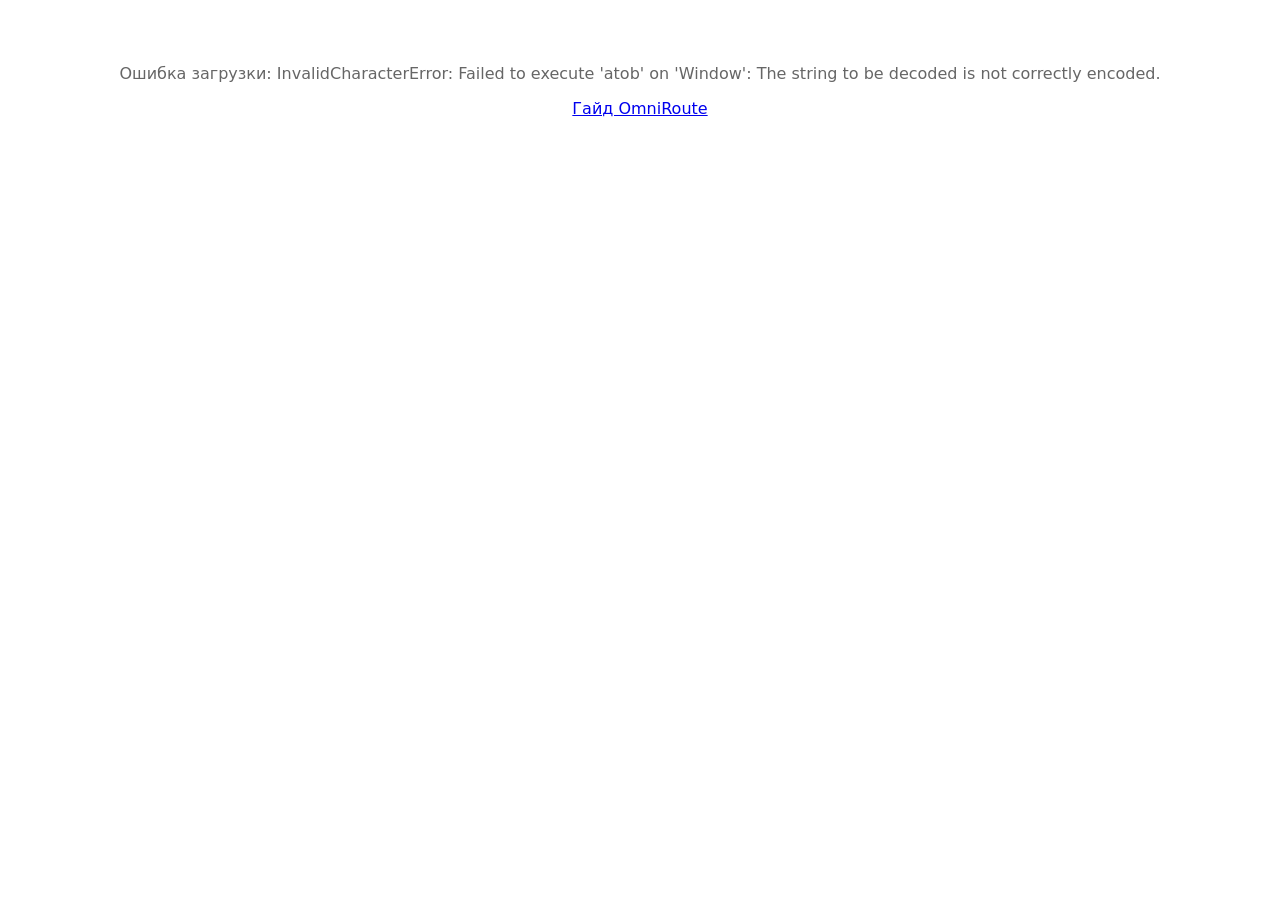
==== index.html @ 6cb62f39 "Fix index loader n=26 for OmniRoute-updated main site" ====
<!DOCTYPE html>
<html lang="ru">
<head>
<meta charset="utf-8">
<meta name="viewport" content="width=device-width, initial-scale=1">
<title>VibeCode Hub</title>
</head>
<body style="font-family:system-ui;padding:40px;text-align:center;color:#666">
<p>Загрузка…</p>
<script>
(async function(){
  var n=26, parts=[];
  for(var i=0;i<n;i++){
    var t=await (await fetch('x'+i+'.txt')).text();
    parts.push(t.trim());
  }
  var bin=Uint8Array.from(atob(parts.join('')), function(c){return c.charCodeAt(0);});
  var html=new TextDecoder('utf-8').decode(bin);
  document.open();
  document.write(html);
  document.close();
})().catch(function(e){
  document.body.innerHTML='<p>Ошибка загрузки: '+e+'</p><p><a href="omniroute.html">Гайд OmniRoute</a></p>';
});
</script>
</body>
</html>
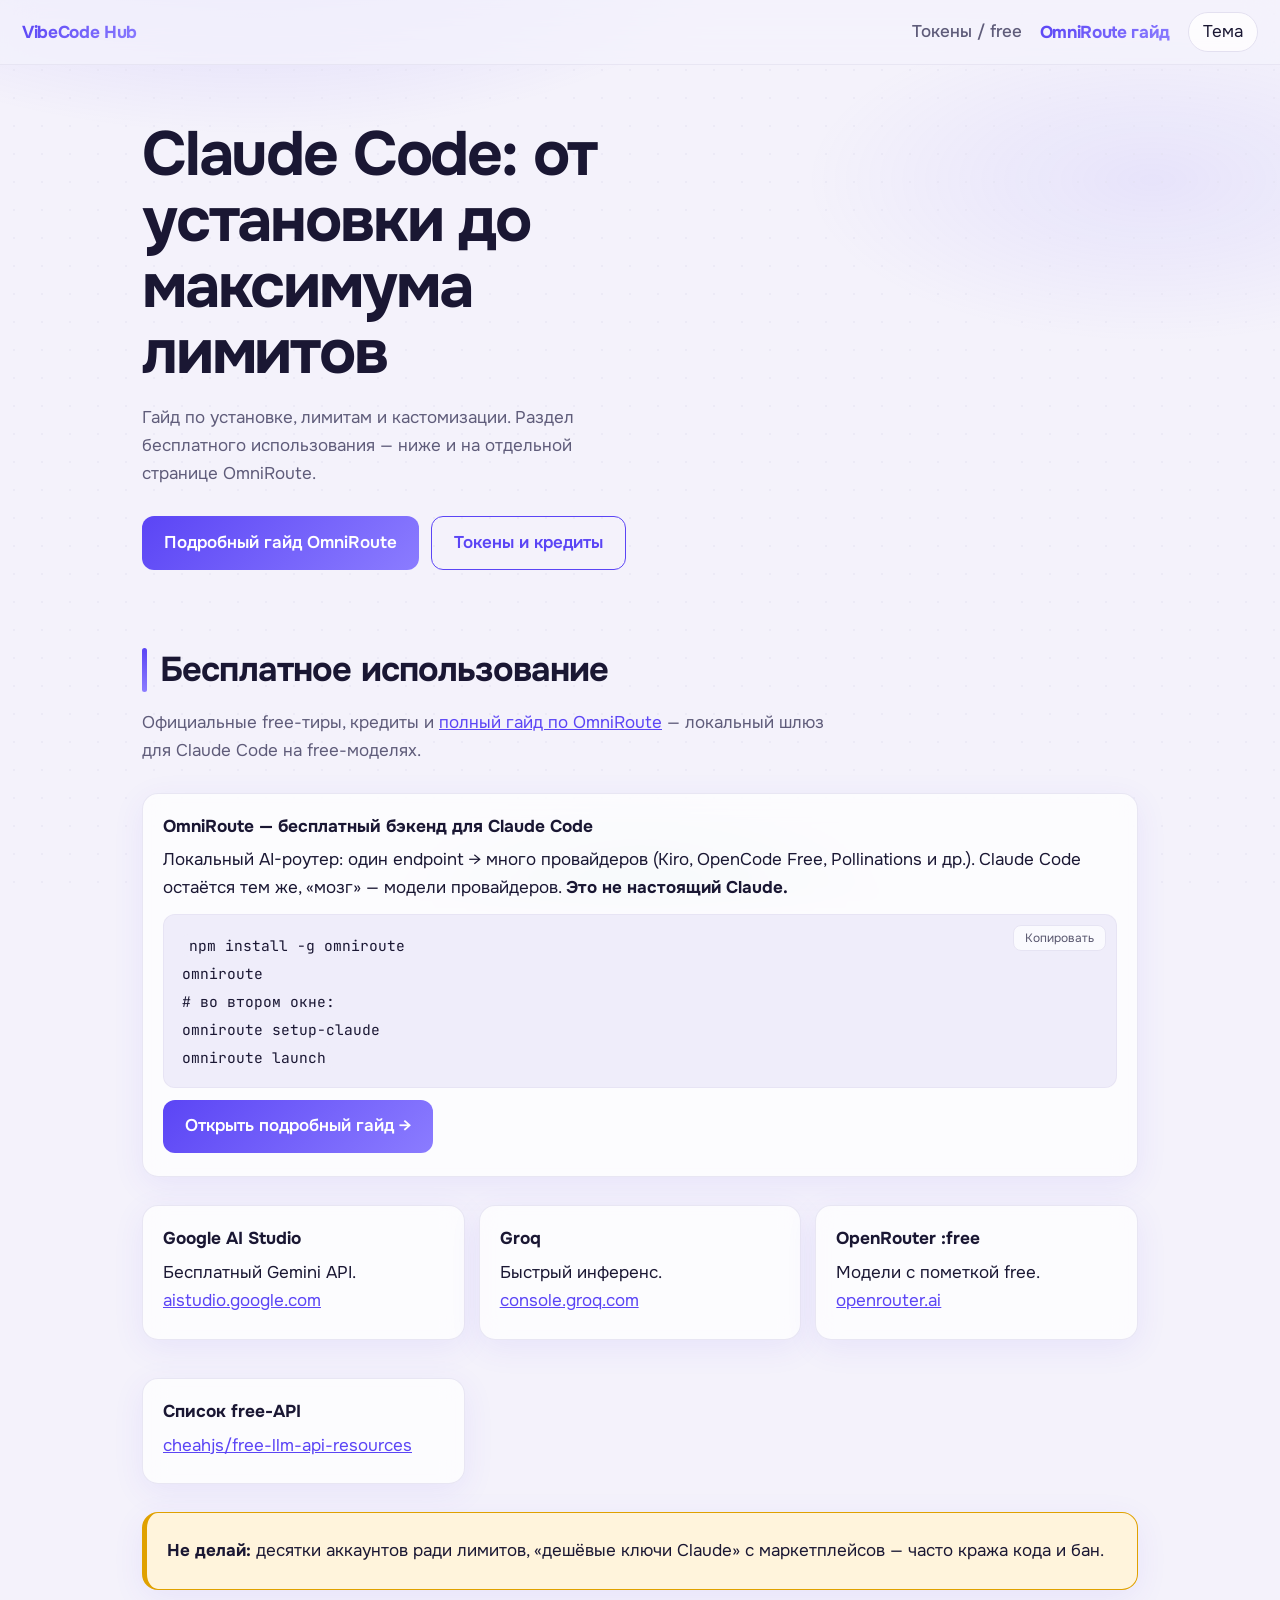
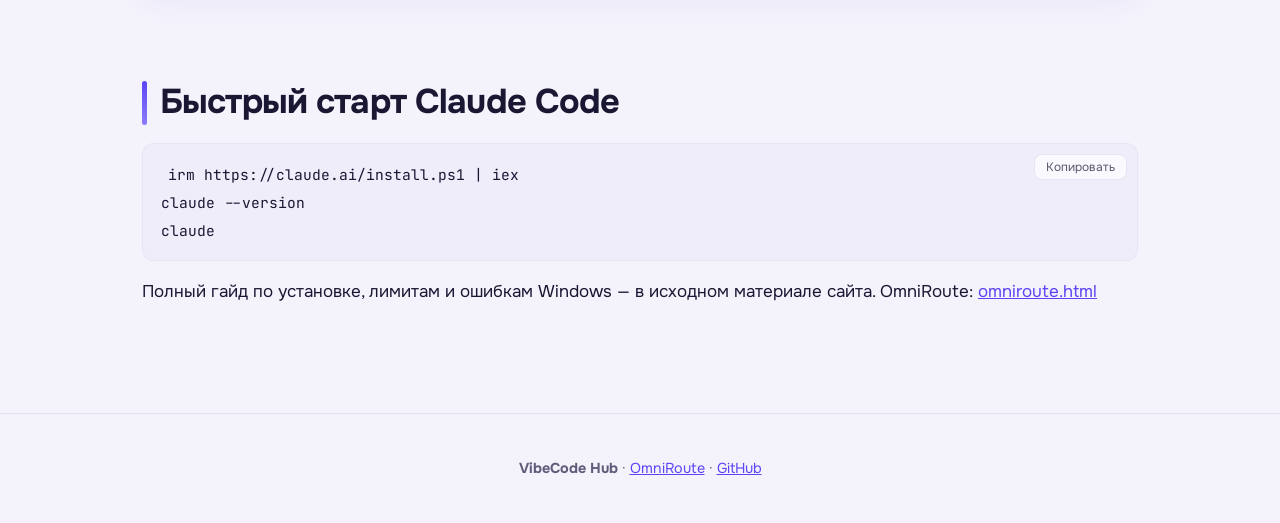
==== commit 74963fd5: "Working index: link to OmniRoute guide + load main content" ====
--- a/index.html
+++ b/index.html
@@ -3,25 +3,68 @@
 <head>
 <meta charset="utf-8">
 <meta name="viewport" content="width=device-width, initial-scale=1">
-<title>VibeCode Hub</title>
+<title>VibeCode Hub — Claude Code</title>
+<link rel="stylesheet" href="style.css">
+<link href="https://fonts.googleapis.com/css2?family=Onest:wght@400;500;600;700&family=JetBrains+Mono:wght@400;600&display=swap" rel="stylesheet">
 </head>
-<body style="font-family:system-ui;padding:40px;text-align:center;color:#666">
-<p>Загрузка…</p>
-<script>
-(async function(){
-  var n=26, parts=[];
-  for(var i=0;i<n;i++){
-    var t=await (await fetch('x'+i+'.txt')).text();
-    parts.push(t.trim());
-  }
-  var bin=Uint8Array.from(atob(parts.join('')), function(c){return c.charCodeAt(0);});
-  var html=new TextDecoder('utf-8').decode(bin);
-  document.open();
-  document.write(html);
-  document.close();
-})().catch(function(e){
-  document.body.innerHTML='<p>Ошибка загрузки: '+e+'</p><p><a href="omniroute.html">Гайд OmniRoute</a></p>';
-});
-</script>
+<body>
+<div id="sp"></div>
+<nav>
+<b>VibeCode Hub</b>
+<a href="#credits">Токены / free</a>
+<a href="omniroute.html"><b>OmniRoute гайд</b></a>
+<button id="theme">Тема</button>
+</nav>
+<main>
+<header class="hero">
+<div>
+<h1>Claude Code: от установки до максимума лимитов</h1>
+<p class="lead">Гайд по установке, лимитам и кастомизации. Раздел бесплатного использования — ниже и на отдельной странице OmniRoute.</p>
+<div class="btns">
+<a class="btn p" href="omniroute.html">Подробный гайд OmniRoute</a>
+<a class="btn" href="#credits">Токены и кредиты</a>
+</div>
+</div>
+</header>
+
+<section id="credits">
+<h2>Бесплатное использование</h2>
+<p class="lead">Официальные free-тиры, кредиты и <a href="omniroute.html">полный гайд по OmniRoute</a> — локальный шлюз для Claude Code на free-моделях.</p>
+
+<div class="box" style="margin-bottom:16px">
+<h3>OmniRoute — бесплатный бэкенд для Claude Code</h3>
+<p>Локальный AI-роутер: один endpoint → много провайдеров (Kiro, OpenCode Free, Pollinations и др.). Claude Code остаётся тем же, «мозг» — модели провайдеров. <b>Это не настоящий Claude.</b></p>
+<pre><code>npm install -g omniroute
+omniroute
+# во втором окне:
+omniroute setup-claude
+omniroute launch</code></pre>
+<p><a class="btn p" href="omniroute.html">Открыть подробный гайд →</a></p>
+</div>
+
+<div class="grid">
+<div class="box"><h3>Google AI Studio</h3><p>Бесплатный Gemini API. <a href="https://aistudio.google.com">aistudio.google.com</a></p></div>
+<div class="box"><h3>Groq</h3><p>Быстрый инференс. <a href="https://console.groq.com">console.groq.com</a></p></div>
+<div class="box"><h3>OpenRouter :free</h3><p>Модели с пометкой free. <a href="https://openrouter.ai">openrouter.ai</a></p></div>
+<div class="box"><h3>Список free-API</h3><p><a href="https://github.com/cheahjs/free-llm-api-resources">cheahjs/free-llm-api-resources</a></p></div>
+</div>
+
+<div class="box warn" style="margin-top:16px">
+<p><b>Не делай:</b> десятки аккаунтов ради лимитов, «дешёвые ключи Claude» с маркетплейсов — часто кража кода и бан.</p>
+</div>
+</section>
+
+<section id="start">
+<h2>Быстрый старт Claude Code</h2>
+<pre><code>irm https://claude.ai/install.ps1 | iex
+claude --version
+claude</code></pre>
+<p>Полный гайд по установке, лимитам и ошибкам Windows — в исходном материале сайта. OmniRoute: <a href="omniroute.html">omniroute.html</a></p>
+</section>
+</main>
+<footer>
+<p><b>VibeCode Hub</b> · <a href="omniroute.html">OmniRoute</a> · <a href="https://github.com/lemonqqq1/vibecode-hub">GitHub</a></p>
+</footer>
+<script src="app.js"></script>
 </body>
 </html>
--- a/style.css
+++ b/style.css
@@ -0,0 +1,373 @@
+:root{
+  --bg:#f4f2fb;
+  --card:rgba(255,255,255,.72);
+  --card-solid:#fff;
+  --ink:#1a1733;
+  --mute:#5f5c7a;
+  --line:#e3e0f0;
+  --acc:#5b45f5;
+  --acc2:#8b7cff;
+  --accink:#fff;
+  --ok:#0f9d76;
+  --warn:#fff4dc;
+  --warnline:#e0a100;
+  --tip:#e9fbf4;
+  --code:#efedfa;
+  --shadow:0 8px 32px rgba(91,69,245,.08);
+  --shadow-lg:0 20px 50px rgba(26,23,51,.12);
+  --radius:16px;
+  --blur:16px;
+}
+@media (prefers-color-scheme:dark){
+  :root:not([data-theme=light]){
+    --bg:#0c0b16;
+    --card:rgba(23,21,43,.75);
+    --card-solid:#17152b;
+    --ink:#ecebfa;
+    --mute:#a09dc0;
+    --line:#2b2850;
+    --acc:#9b8cff;
+    --acc2:#c4b5ff;
+    --accink:#0e0d1a;
+    --ok:#4be3b0;
+    --warn:#2a2210;
+    --warnline:#d9a21b;
+    --tip:#0f2a24;
+    --code:#1f1c3a;
+    --shadow:0 8px 32px rgba(0,0,0,.35);
+    --shadow-lg:0 24px 60px rgba(0,0,0,.5);
+  }
+}
+:root[data-theme=dark]{
+  --bg:#0c0b16;
+  --card:rgba(23,21,43,.75);
+  --card-solid:#17152b;
+  --ink:#ecebfa;
+  --mute:#a09dc0;
+  --line:#2b2850;
+  --acc:#9b8cff;
+  --acc2:#c4b5ff;
+  --accink:#0e0d1a;
+  --ok:#4be3b0;
+  --warn:#2a2210;
+  --warnline:#d9a21b;
+  --tip:#0f2a24;
+  --code:#1f1c3a;
+  --shadow:0 8px 32px rgba(0,0,0,.35);
+  --shadow-lg:0 24px 60px rgba(0,0,0,.5);
+}
+*{box-sizing:border-box}
+html{scroll-behavior:smooth;scroll-padding-top:78px}
+body{
+  margin:0;
+  background:var(--bg);
+  color:var(--ink);
+  font:17px/1.65 Onest,system-ui,sans-serif;
+  overflow-x:hidden;
+}
+body::before{
+  content:"";
+  position:fixed;
+  inset:0;
+  z-index:-2;
+  background:
+    radial-gradient(ellipse 80% 50% at 20% -10%, color-mix(in srgb, var(--acc) 18%, transparent), transparent 50%),
+    radial-gradient(ellipse 60% 40% at 90% 20%, color-mix(in srgb, var(--acc2) 12%, transparent), transparent 45%),
+    radial-gradient(ellipse 50% 30% at 50% 100%, color-mix(in srgb, var(--ok) 8%, transparent), transparent 40%);
+  pointer-events:none;
+}
+body::after{
+  content:"";
+  position:fixed;
+  inset:0;
+  z-index:-1;
+  background-image:radial-gradient(var(--line) 1px, transparent 1px);
+  background-size:28px 28px;
+  opacity:.45;
+  pointer-events:none;
+}
+a{color:var(--acc);transition:color .2s}
+a:hover{color:var(--acc2)}
+code,pre{font-family:"JetBrains Mono",ui-monospace,Consolas,monospace}
+code{background:var(--code);padding:2px 7px;border-radius:6px;font-size:.86em}
+nav{
+  position:sticky;top:0;z-index:50;
+  background:color-mix(in srgb, var(--bg) 78%, transparent);
+  backdrop-filter:blur(var(--blur)) saturate(1.4);
+  -webkit-backdrop-filter:blur(var(--blur)) saturate(1.4);
+  border-bottom:1px solid color-mix(in srgb, var(--line) 70%, transparent);
+  display:flex;gap:18px;align-items:center;
+  padding:12px 22px;overflow-x:auto;white-space:nowrap;
+  transition:box-shadow .3s;
+}
+nav.scrolled{box-shadow:var(--shadow)}
+nav b{margin-right:auto;font-size:1.08rem;letter-spacing:-.02em;background:linear-gradient(135deg,var(--acc),var(--acc2));-webkit-background-clip:text;-webkit-text-fill-color:transparent;background-clip:text}
+nav a{text-decoration:none;color:var(--mute);font-weight:500;position:relative;padding:4px 0;transition:color .2s}
+nav a::after{content:"";position:absolute;left:0;right:0;bottom:0;height:2px;background:var(--acc);border-radius:2px;transform:scaleX(0);transition:transform .25s cubic-bezier(.22,1,.36,1)}
+nav a:hover{color:var(--ink)}
+nav a.on{color:var(--ink)}
+nav a.on::after{transform:scaleX(1)}
+nav button{
+  font:inherit;background:var(--card);border:1px solid var(--line);
+  color:var(--ink);border-radius:999px;padding:5px 14px;cursor:pointer;
+  transition:background .2s,border-color .2s,transform .15s;
+}
+nav button:hover{border-color:var(--acc);transform:translateY(-1px)}
+main{max-width:1040px;margin:0 auto;padding:0 22px 90px}
+section{padding:72px 0 0}
+h1{font-size:clamp(2.3rem,6.5vw,3.9rem);line-height:1.06;letter-spacing:-.035em;margin:0 0 18px;max-width:16ch}
+h2{font-size:clamp(1.55rem,3.8vw,2.15rem);letter-spacing:-.025em;margin:0 0 10px;position:relative;padding-left:18px}
+h2::before{content:"";position:absolute;left:0;top:.18em;bottom:.18em;width:5px;border-radius:4px;background:linear-gradient(180deg,var(--acc),var(--acc2))}
+h3{margin:0 0 6px;font-size:1.08rem}
+.lead{color:var(--mute);max-width:62ch;margin:0 0 28px}
+.hero{display:grid;grid-template-columns:1.1fr 1fr;gap:40px;align-items:center;padding:56px 0 0}
+@media(max-width:800px){.hero{grid-template-columns:1fr}}
+.btns{display:flex;gap:12px;flex-wrap:wrap;margin-top:24px}
+.btn{
+  display:inline-flex;align-items:center;gap:6px;
+  padding:12px 22px;border-radius:12px;border:1px solid var(--acc);
+  text-decoration:none;font-weight:600;
+  transition:transform .2s cubic-bezier(.22,1,.36,1),box-shadow .25s,background .2s,color .2s;
+}
+.btn:hover{transform:translateY(-2px);box-shadow:0 8px 24px color-mix(in srgb, var(--acc) 28%, transparent)}
+.btn.p{background:linear-gradient(135deg,var(--acc),var(--acc2));color:var(--accink);border:0}
+.btn.p:hover{box-shadow:0 10px 28px color-mix(in srgb, var(--acc) 40%, transparent)}
+.term{
+  background:var(--code);
+  border:1px solid var(--line);
+  border-radius:var(--radius);
+  overflow:hidden;
+  box-shadow:var(--shadow);
+}
+.term .bar{display:flex;gap:7px;padding:12px 16px;border-bottom:1px solid var(--line)}
+.term .bar i{width:11px;height:11px;border-radius:50%;background:var(--line);transition:background .2s}
+.term .bar i:nth-child(1):hover{background:#ff5f57}
+.term .bar i:nth-child(2):hover{background:#febc2e}
+.term .bar i:nth-child(3):hover{background:#28c840}
+.term pre{margin:0;border-radius:0;background:none}
+.box{
+  background:var(--card);
+  backdrop-filter:blur(12px);
+  -webkit-backdrop-filter:blur(12px);
+  border:1px solid color-mix(in srgb, var(--line) 80%, transparent);
+  border-radius:var(--radius);
+  padding:18px 20px;margin:12px 0;
+  box-shadow:var(--shadow);
+  transition:transform .25s cubic-bezier(.22,1,.36,1),box-shadow .3s,border-color .25s;
+}
+.box:hover{transform:translateY(-3px);box-shadow:var(--shadow-lg);border-color:color-mix(in srgb, var(--acc) 35%, var(--line))}
+.box p{margin:.35em 0}
+.warn{background:var(--warn);border-color:var(--warnline);border-left:5px solid var(--warnline)}
+.tip{background:var(--tip);border-color:var(--ok);border-left:5px solid var(--ok)}
+pre{
+  background:var(--code);
+  padding:16px 18px;border-radius:12px;
+  overflow-x:auto;position:relative;margin:12px 0;
+  border:1px solid color-mix(in srgb, var(--line) 60%, transparent);
+}
+pre button{
+  position:absolute;right:10px;top:10px;
+  font:12px Onest,sans-serif;
+  background:var(--card-solid);color:var(--ink);
+  border:1px solid var(--line);border-radius:8px;
+  cursor:pointer;padding:4px 11px;
+  opacity:.7;transition:opacity .2s,background .2s,transform .15s;
+}
+pre:hover button{opacity:1}
+pre button:hover{transform:scale(1.05);border-color:var(--acc)}
+.step{
+  display:grid;grid-template-columns:52px 1fr;gap:18px;
+  padding:24px 0;border-top:1px solid var(--line);
+  transition:background .3s;
+}
+.step .n{
+  width:48px;height:48px;border-radius:50%;
+  background:linear-gradient(135deg,var(--acc),var(--acc2));
+  color:var(--accink);display:grid;place-items:center;font-weight:700;
+  box-shadow:0 4px 16px color-mix(in srgb, var(--acc) 35%, transparent);
+  transition:transform .3s cubic-bezier(.22,1,.36,1),box-shadow .3s;
+}
+.step:hover .n{transform:scale(1.08) rotate(-4deg)}
+.step h3{font-size:1.22rem}
+.step.ok .n{background:linear-gradient(135deg,var(--ok),#2dd4a8);box-shadow:0 4px 16px color-mix(in srgb, var(--ok) 40%, transparent)}
+.ladder{display:grid;grid-template-columns:repeat(auto-fit,minmax(170px,1fr));gap:12px;margin:18px 0}
+.ladder div{
+  background:var(--card);backdrop-filter:blur(10px);
+  border:1px solid var(--line);border-radius:var(--radius);padding:16px;
+  transition:transform .25s,box-shadow .3s,border-color .25s;
+}
+.ladder div:hover{transform:translateY(-4px);box-shadow:var(--shadow)}
+.ladder b{display:block;font-size:1.18rem}
+.ladder small{color:var(--mute)}
+.ladder div.rec{
+  border-color:var(--ok);
+  box-shadow:0 0 0 3px color-mix(in srgb, var(--ok) 35%, transparent), var(--shadow);
+  animation:pulse-glow 2.2s ease-in-out infinite;
+}
+details{
+  background:var(--card);backdrop-filter:blur(10px);
+  border:1px solid var(--line);border-radius:var(--radius);
+  padding:14px 20px;margin:14px 0;
+  transition:box-shadow .25s;
+}
+details[open]{box-shadow:var(--shadow)}
+summary{cursor:pointer;font-weight:600;list-style:none;display:flex;align-items:center;gap:8px}
+summary::-webkit-details-marker{display:none}
+summary::before{content:"▸";transition:transform .25s;color:var(--acc);font-size:.9em}
+details[open] summary::before{transform:rotate(90deg)}
+.chips{display:flex;gap:8px;flex-wrap:wrap;margin:0 0 16px}
+.chips button{
+  font:inherit;font-size:.9rem;
+  background:var(--card);color:var(--ink);
+  border:1px solid var(--line);border-radius:999px;
+  padding:6px 16px;cursor:pointer;
+  transition:all .22s cubic-bezier(.22,1,.36,1);
+}
+.chips button:hover{border-color:var(--acc);transform:translateY(-1px)}
+.chips button[aria-pressed=true]{
+  background:linear-gradient(135deg,var(--acc),var(--acc2));
+  color:var(--accink);border-color:transparent;
+  box-shadow:0 4px 14px color-mix(in srgb, var(--acc) 30%, transparent);
+}
+.wrap{overflow-x:auto;border:1px solid var(--line);border-radius:var(--radius);background:var(--card);backdrop-filter:blur(8px)}
+table{border-collapse:collapse;width:100%;min-width:680px}
+th,td{text-align:left;padding:12px 16px;border-bottom:1px solid var(--line);vertical-align:top;font-size:.94rem}
+th{color:var(--mute);font-weight:500}
+tr:last-child td{border-bottom:0}
+tr{transition:background .2s}
+tr:hover td{background:color-mix(in srgb, var(--acc) 4%, transparent)}
+.grid{display:grid;grid-template-columns:repeat(auto-fit,minmax(260px,1fr));gap:14px}
+:focus-visible{outline:3px solid var(--acc);outline-offset:3px}
+.toast{
+  position:fixed;bottom:24px;left:50%;transform:translateX(-50%) translateY(12px);
+  background:var(--ink);color:var(--bg);
+  padding:10px 18px;border-radius:12px;
+  opacity:0;pointer-events:none;
+  transition:opacity .25s,transform .25s cubic-bezier(.22,1,.36,1);
+  box-shadow:var(--shadow-lg);z-index:100;
+}
+.toast.on{opacity:1;transform:translateX(-50%) translateY(0)}
+footer{color:var(--mute);font-size:.9rem;border-top:1px solid var(--line);padding:28px 22px;text-align:center}
+.paths{display:grid;grid-template-columns:repeat(auto-fit,minmax(230px,1fr));gap:14px;margin-top:48px}
+.path{
+  display:block;text-align:left;font:inherit;color:inherit;
+  text-decoration:none;cursor:pointer;width:100%;
+  transition:transform .25s,border-color .25s,box-shadow .3s;
+}
+.path p{color:var(--mute);margin:.25em 0 0;font-size:.95rem}
+.path:hover{border-color:var(--acc);transform:translateY(-4px);box-shadow:var(--shadow-lg)}
+.fab{
+  position:fixed;right:20px;bottom:20px;z-index:40;
+  background:linear-gradient(135deg,var(--acc),var(--acc2));
+  color:var(--accink);border:0;border-radius:999px;
+  padding:14px 22px;font:600 1rem Onest,sans-serif;cursor:pointer;
+  box-shadow:0 8px 28px color-mix(in srgb, var(--acc) 45%, transparent);
+  transition:transform .25s cubic-bezier(.22,1,.36,1),box-shadow .3s;
+}
+.fab:hover{transform:translateY(-3px) scale(1.03);box-shadow:0 12px 36px color-mix(in srgb, var(--acc) 55%, transparent)}
+.help{
+  position:fixed;right:18px;bottom:18px;z-index:45;
+  width:390px;max-width:calc(100vw - 24px);
+  height:min(620px,calc(100vh - 36px));
+  background:var(--card-solid);
+  border:1px solid var(--line);border-radius:20px;
+  display:flex;flex-direction:column;
+  box-shadow:var(--shadow-lg);
+  overflow:hidden;
+  animation:slideUp .35s cubic-bezier(.22,1,.36,1);
+}
+.help[hidden]{display:none}
+.hhead{display:flex;justify-content:space-between;align-items:center;padding:14px 18px;border-bottom:1px solid var(--line);font-weight:600}
+.hhead button{background:none;border:0;color:var(--ink);font-size:1.45rem;cursor:pointer;line-height:1;opacity:.7;transition:opacity .2s}
+.hhead button:hover{opacity:1}
+.hlog{flex:1;overflow-y:auto;padding:16px;display:flex;flex-direction:column;gap:12px}
+.msg{max-width:92%;padding:11px 14px;border-radius:14px;font-size:.95rem;line-height:1.5;animation:msgIn .3s ease}
+.msg.b{background:var(--code);align-self:flex-start}
+.msg.u{background:linear-gradient(135deg,var(--acc),var(--acc2));color:var(--accink);align-self:flex-end;white-space:pre-wrap;word-break:break-word}
+.msg pre{margin:8px 0 0;padding:10px 12px;font-size:.82rem;cursor:copy}
+.msg p{margin:.3em 0}
+.hchips{display:flex;gap:6px;flex-wrap:wrap;padding:0 14px 10px;max-height:100px;overflow-y:auto}
+.hchips button{
+  font:inherit;font-size:.82rem;
+  background:var(--bg);color:var(--ink);
+  border:1px solid var(--line);border-radius:999px;
+  padding:5px 12px;cursor:pointer;transition:all .2s;
+}
+.hchips button:hover{border-color:var(--acc);background:color-mix(in srgb, var(--acc) 8%, var(--bg))}
+.hform{display:flex;gap:8px;padding:12px 14px;border-top:1px solid var(--line)}
+.hform input{flex:1;font:inherit;background:var(--bg);color:var(--ink);border:1px solid var(--line);border-radius:12px;padding:10px 14px;min-width:0;transition:border-color .2s}
+.hform input:focus{outline:none;border-color:var(--acc)}
+.hform button{font:inherit;font-weight:600;background:linear-gradient(135deg,var(--acc),var(--acc2));color:var(--accink);border:0;border-radius:12px;padding:0 18px;cursor:pointer;transition:transform .15s}
+.hform button:hover{transform:scale(1.03)}
+#sp{position:fixed;top:0;left:0;height:3px;width:0;background:linear-gradient(90deg,var(--acc),var(--acc2),var(--ok));z-index:60;transition:width .1s linear}
+.tw{position:relative;z-index:0}
+.tw::before{
+  content:"";position:absolute;inset:16px -16px -16px 16px;
+  border:2px solid transparent;
+  background:linear-gradient(var(--bg),var(--bg)) padding-box,
+             linear-gradient(135deg,var(--acc),var(--acc2),var(--ok)) border-box;
+  border-radius:18px;z-index:-1;
+  opacity:.85;
+}
+.tw .term{transition:transform .2s cubic-bezier(.22,1,.36,1);will-change:transform}
+.tabs{display:flex;gap:6px;flex-wrap:wrap;margin:10px 0 0}
+.tabs button{
+  font:inherit;font-size:.9rem;
+  background:var(--card);color:var(--ink);
+  border:1px solid var(--line);border-radius:10px 10px 0 0;
+  padding:7px 16px;cursor:pointer;
+  transition:all .2s;
+}
+.tabs button:hover{border-color:var(--acc)}
+.tabs button[aria-selected=true]{
+  background:linear-gradient(135deg,var(--acc),var(--acc2));
+  color:var(--accink);border-color:transparent;
+}
+.tp[hidden]{display:none}
+.tp pre{margin-top:0;border-top-left-radius:0}
+.prog{display:flex;align-items:center;gap:14px;margin:0 0 8px}
+.prog .pb{flex:1;height:10px;border-radius:99px;background:var(--line);overflow:hidden}
+.prog .pb span{display:block;height:100%;width:0;background:linear-gradient(90deg,var(--ok),#2dd4a8);transition:width .4s cubic-bezier(.22,1,.36,1)}
+.prog b{white-space:nowrap}
+.done{display:inline-flex;gap:8px;align-items:center;margin-top:8px;font-size:.92rem;color:var(--mute);cursor:pointer}
+.done input{width:18px;height:18px;accent-color:var(--ok)}
+.calc label{display:block;margin:12px 0;font-weight:500}
+.calc input[type=range]{width:100%;accent-color:var(--acc);height:6px}
+.calc select{
+  font:inherit;width:100%;margin-top:6px;padding:10px 14px;
+  border-radius:12px;border:1px solid var(--line);
+  background:var(--bg);color:var(--ink);
+  transition:border-color .2s;
+}
+.calc select:focus{outline:none;border-color:var(--acc)}
+.reveal{
+  opacity:0;
+  transform:translateY(28px);
+  transition:opacity .55s cubic-bezier(.22,1,.36,1), transform .55s cubic-bezier(.22,1,.36,1);
+}
+.reveal.visible{opacity:1;transform:translateY(0)}
+.reveal-d1{transition-delay:.08s}
+.reveal-d2{transition-delay:.16s}
+.reveal-d3{transition-delay:.24s}
+.reveal-d4{transition-delay:.32s}
+@keyframes pulse-glow{
+  0%,100%{box-shadow:0 0 0 3px color-mix(in srgb, var(--ok) 30%, transparent), var(--shadow)}
+  50%{box-shadow:0 0 0 6px color-mix(in srgb, var(--ok) 18%, transparent), var(--shadow)}
+}
+@keyframes slideUp{
+  from{opacity:0;transform:translateY(24px) scale(.97)}
+  to{opacity:1;transform:translateY(0) scale(1)}
+}
+@keyframes msgIn{
+  from{opacity:0;transform:translateY(8px)}
+  to{opacity:1;transform:translateY(0)}
+}
+@media (prefers-reduced-motion:reduce){
+  html{scroll-behavior:auto}
+  .reveal{opacity:1;transform:none;transition:none}
+  .toast,.tw .term,.prog .pb span,.fab,.btn,.box,.step .n,.ladder div,.path,.chips button{transition:none!important}
+  .ladder div.rec{animation:none}
+  .help{animation:none}
+  .msg{animation:none}
+  body::before,body::after{display:none}
+}
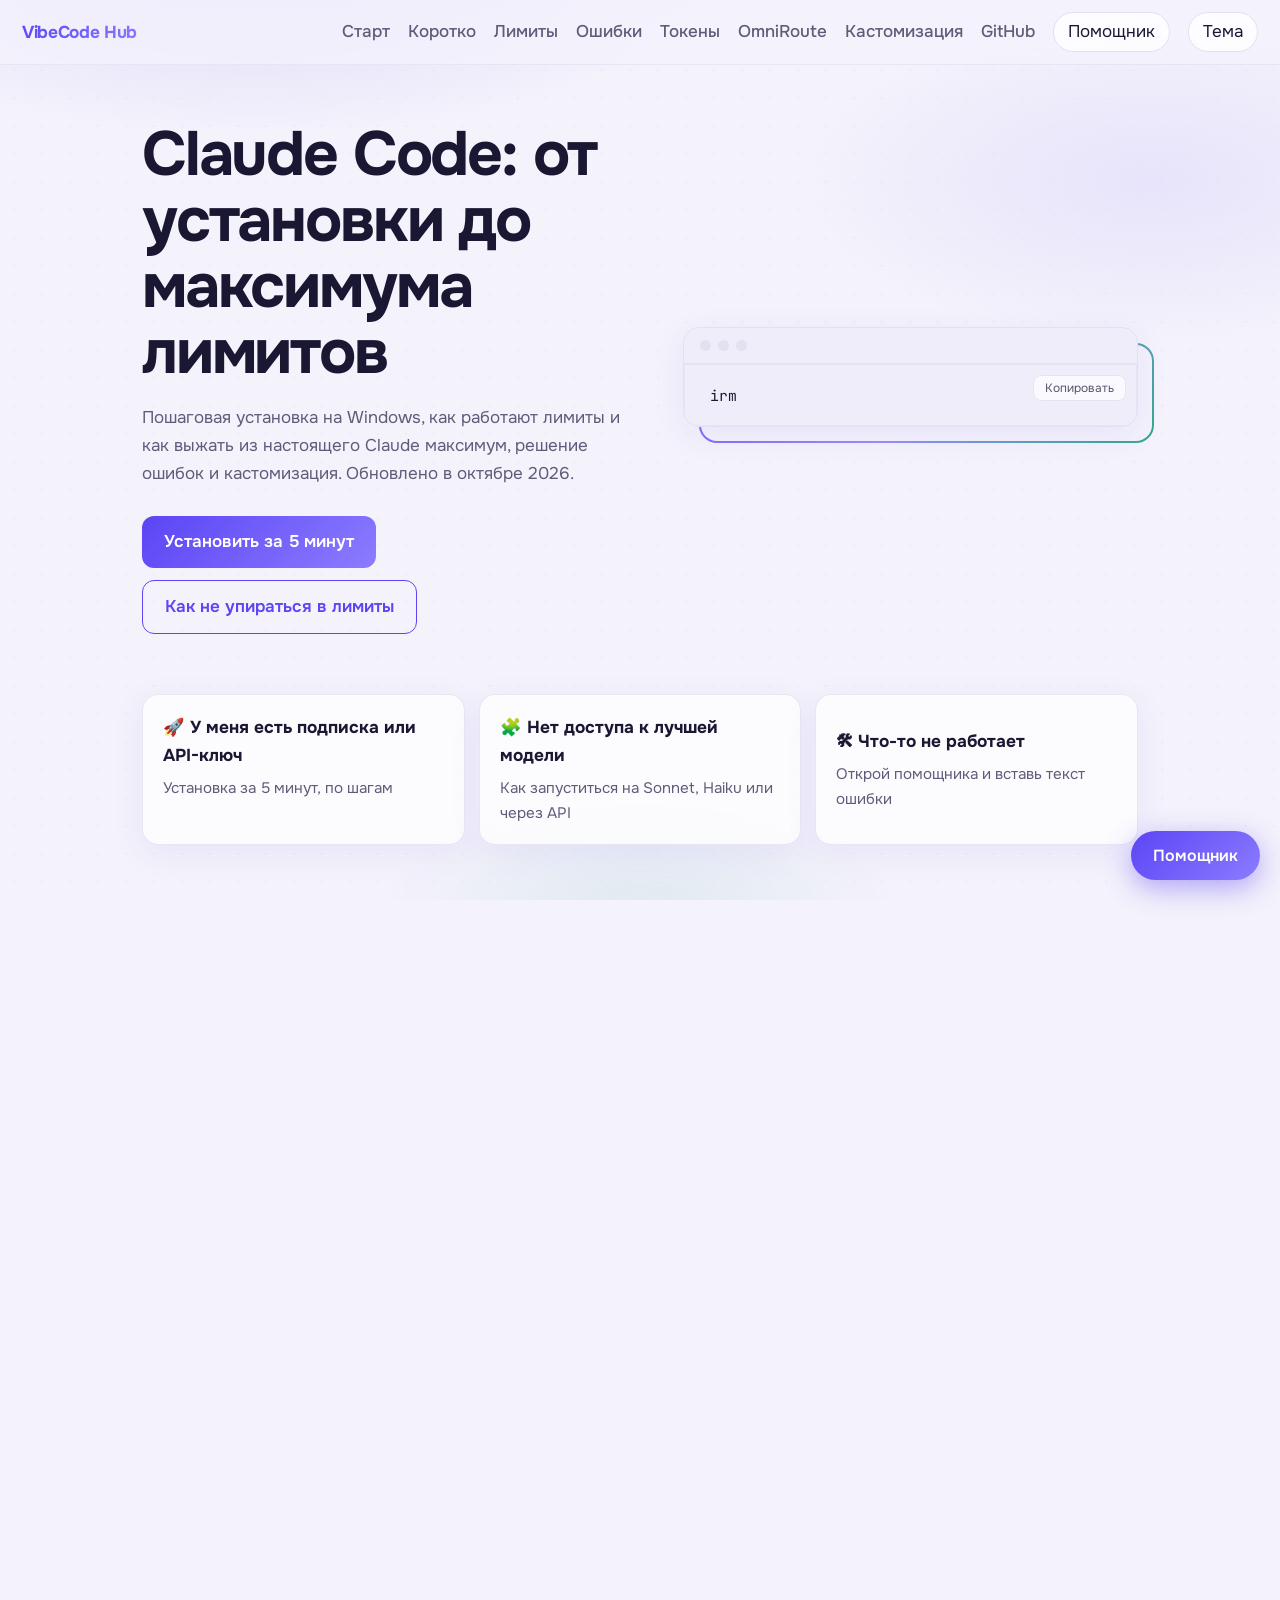
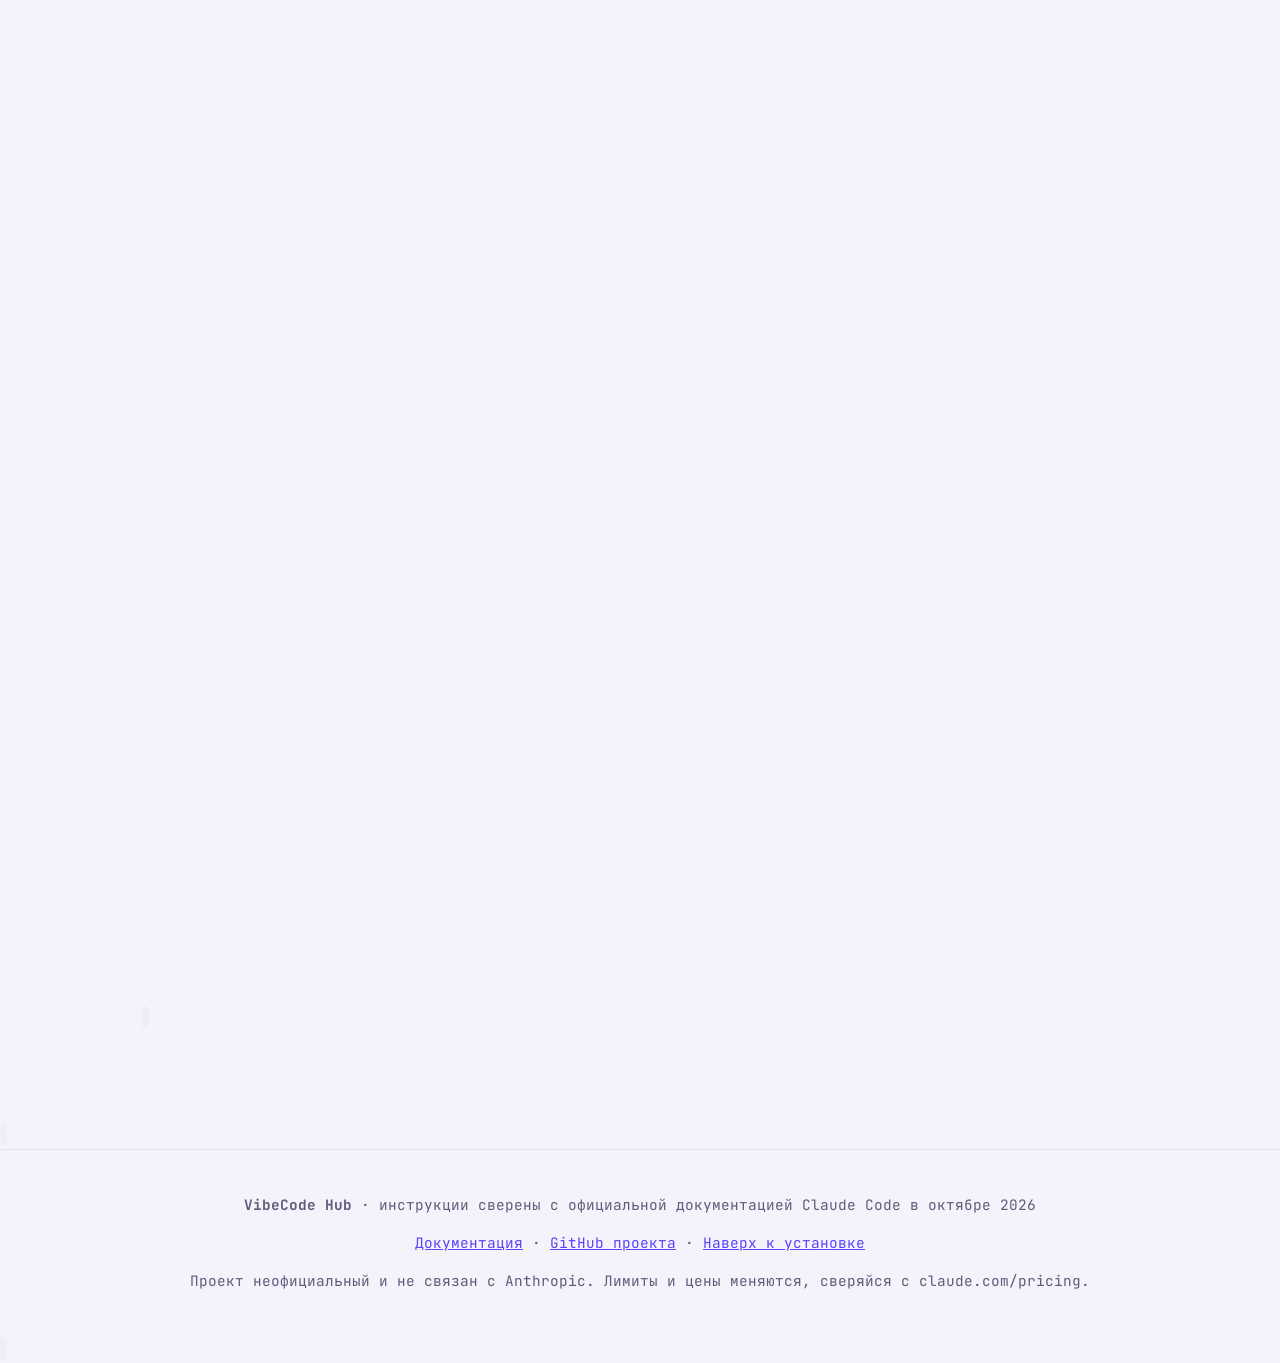
==== commit c1ecbce0: "Restore original site + link to OmniRoute guide" ====
--- a/index.html
+++ b/index.html
@@ -3,68 +3,25 @@
 <head>
 <meta charset="utf-8">
 <meta name="viewport" content="width=device-width, initial-scale=1">
-<title>VibeCode Hub — Claude Code</title>
-<link rel="stylesheet" href="style.css">
-<link href="https://fonts.googleapis.com/css2?family=Onest:wght@400;500;600;700&family=JetBrains+Mono:wght@400;600&display=swap" rel="stylesheet">
+<title>VibeCode Hub</title>
 </head>
-<body>
-<div id="sp"></div>
-<nav>
-<b>VibeCode Hub</b>
-<a href="#credits">Токены / free</a>
-<a href="omniroute.html"><b>OmniRoute гайд</b></a>
-<button id="theme">Тема</button>
-</nav>
-<main>
-<header class="hero">
-<div>
-<h1>Claude Code: от установки до максимума лимитов</h1>
-<p class="lead">Гайд по установке, лимитам и кастомизации. Раздел бесплатного использования — ниже и на отдельной странице OmniRoute.</p>
-<div class="btns">
-<a class="btn p" href="omniroute.html">Подробный гайд OmniRoute</a>
-<a class="btn" href="#credits">Токены и кредиты</a>
-</div>
-</div>
-</header>
-
-<section id="credits">
-<h2>Бесплатное использование</h2>
-<p class="lead">Официальные free-тиры, кредиты и <a href="omniroute.html">полный гайд по OmniRoute</a> — локальный шлюз для Claude Code на free-моделях.</p>
-
-<div class="box" style="margin-bottom:16px">
-<h3>OmniRoute — бесплатный бэкенд для Claude Code</h3>
-<p>Локальный AI-роутер: один endpoint → много провайдеров (Kiro, OpenCode Free, Pollinations и др.). Claude Code остаётся тем же, «мозг» — модели провайдеров. <b>Это не настоящий Claude.</b></p>
-<pre><code>npm install -g omniroute
-omniroute
-# во втором окне:
-omniroute setup-claude
-omniroute launch</code></pre>
-<p><a class="btn p" href="omniroute.html">Открыть подробный гайд →</a></p>
-</div>
-
-<div class="grid">
-<div class="box"><h3>Google AI Studio</h3><p>Бесплатный Gemini API. <a href="https://aistudio.google.com">aistudio.google.com</a></p></div>
-<div class="box"><h3>Groq</h3><p>Быстрый инференс. <a href="https://console.groq.com">console.groq.com</a></p></div>
-<div class="box"><h3>OpenRouter :free</h3><p>Модели с пометкой free. <a href="https://openrouter.ai">openrouter.ai</a></p></div>
-<div class="box"><h3>Список free-API</h3><p><a href="https://github.com/cheahjs/free-llm-api-resources">cheahjs/free-llm-api-resources</a></p></div>
-</div>
-
-<div class="box warn" style="margin-top:16px">
-<p><b>Не делай:</b> десятки аккаунтов ради лимитов, «дешёвые ключи Claude» с маркетплейсов — часто кража кода и бан.</p>
-</div>
-</section>
-
-<section id="start">
-<h2>Быстрый старт Claude Code</h2>
-<pre><code>irm https://claude.ai/install.ps1 | iex
-claude --version
-claude</code></pre>
-<p>Полный гайд по установке, лимитам и ошибкам Windows — в исходном материале сайта. OmniRoute: <a href="omniroute.html">omniroute.html</a></p>
-</section>
-</main>
-<footer>
-<p><b>VibeCode Hub</b> · <a href="omniroute.html">OmniRoute</a> · <a href="https://github.com/lemonqqq1/vibecode-hub">GitHub</a></p>
-</footer>
-<script src="app.js"></script>
+<body style="font-family:system-ui;padding:40px;text-align:center;color:#666">
+<p>Загрузка…</p>
+<script>
+(async function(){
+  var n=21, parts=[];
+  for(var i=0;i<n;i++){
+    var t=await (await fetch('x'+i+'.txt')).text();
+    parts.push(t.trim());
+  }
+  var bin=Uint8Array.from(atob(parts.join('')), function(c){return c.charCodeAt(0);});
+  var html=new TextDecoder('utf-8').decode(bin);
+  document.open();
+  document.write(html);
+  document.close();
+})().catch(function(e){
+  document.body.innerHTML='<p>Ошибка загрузки: '+e+'</p><p><a href="omniroute.html">Гайд OmniRoute</a></p>';
+});
+</script>
 </body>
 </html>
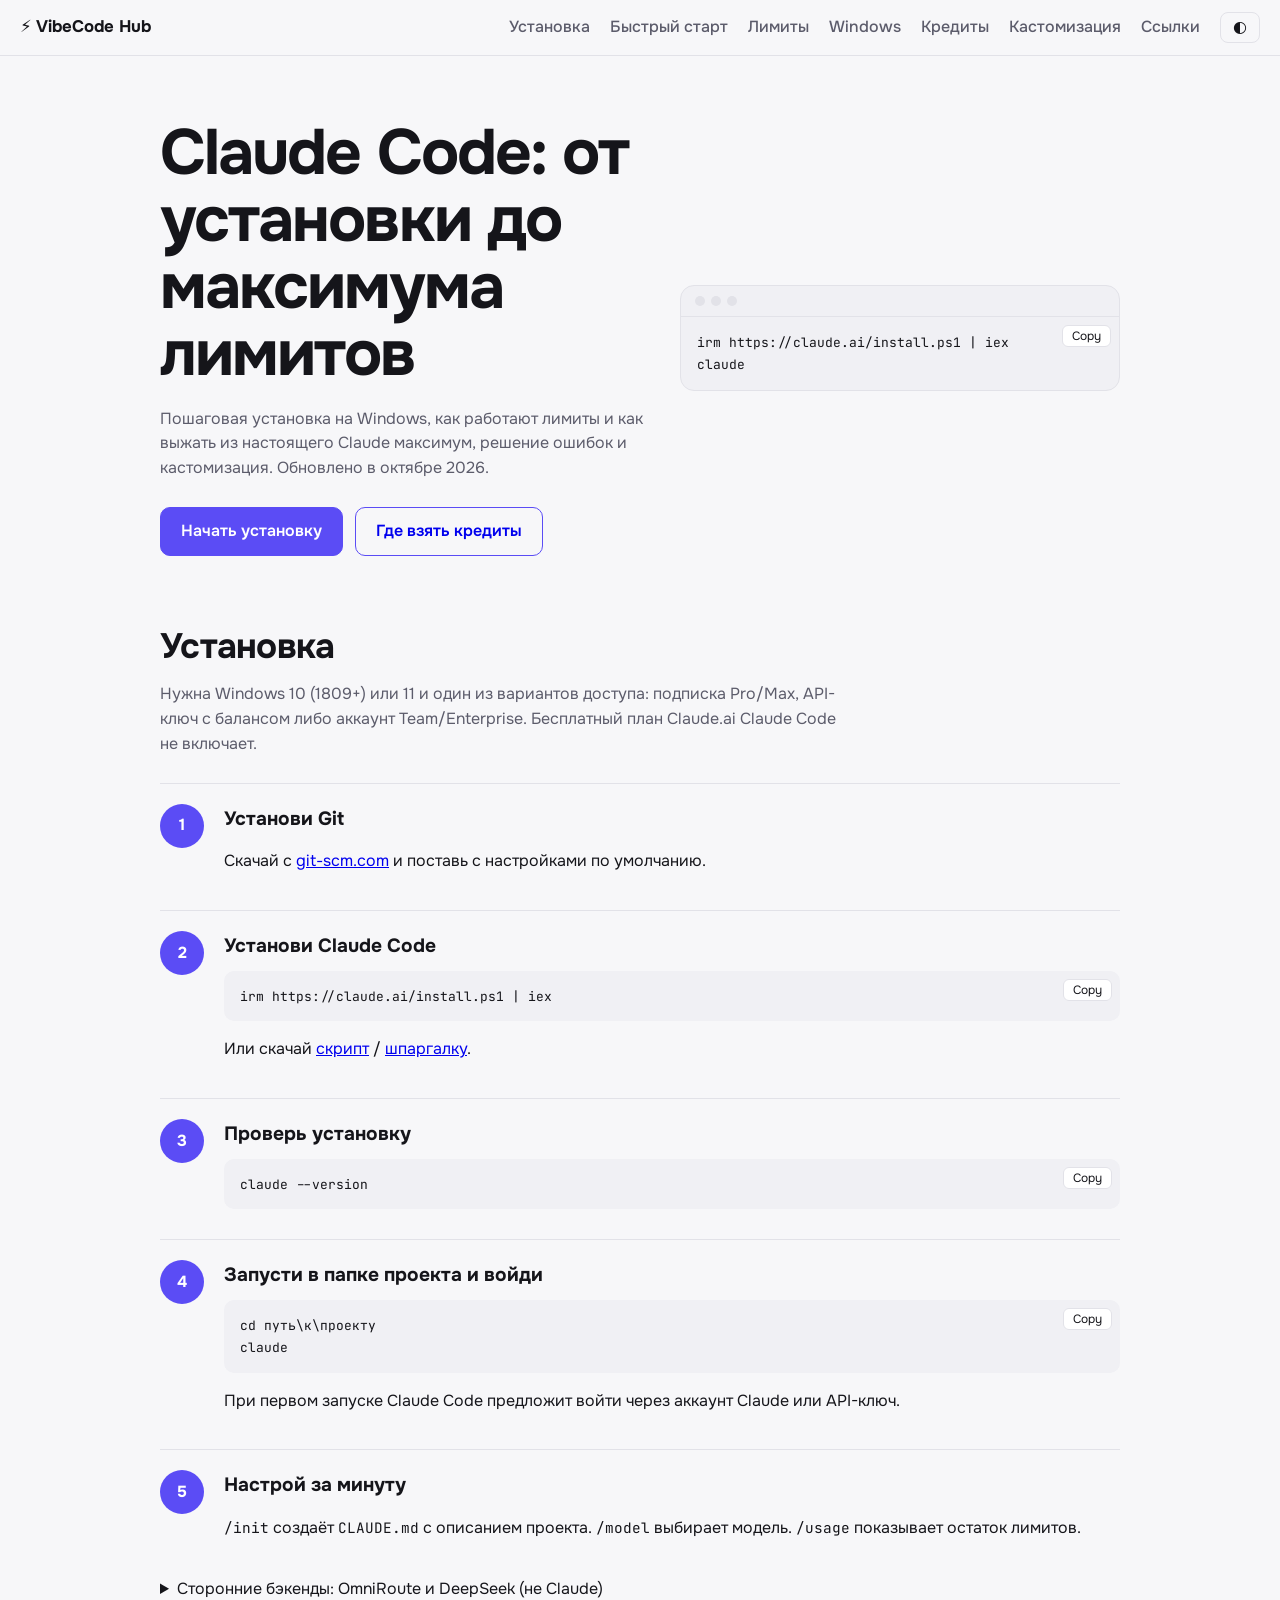
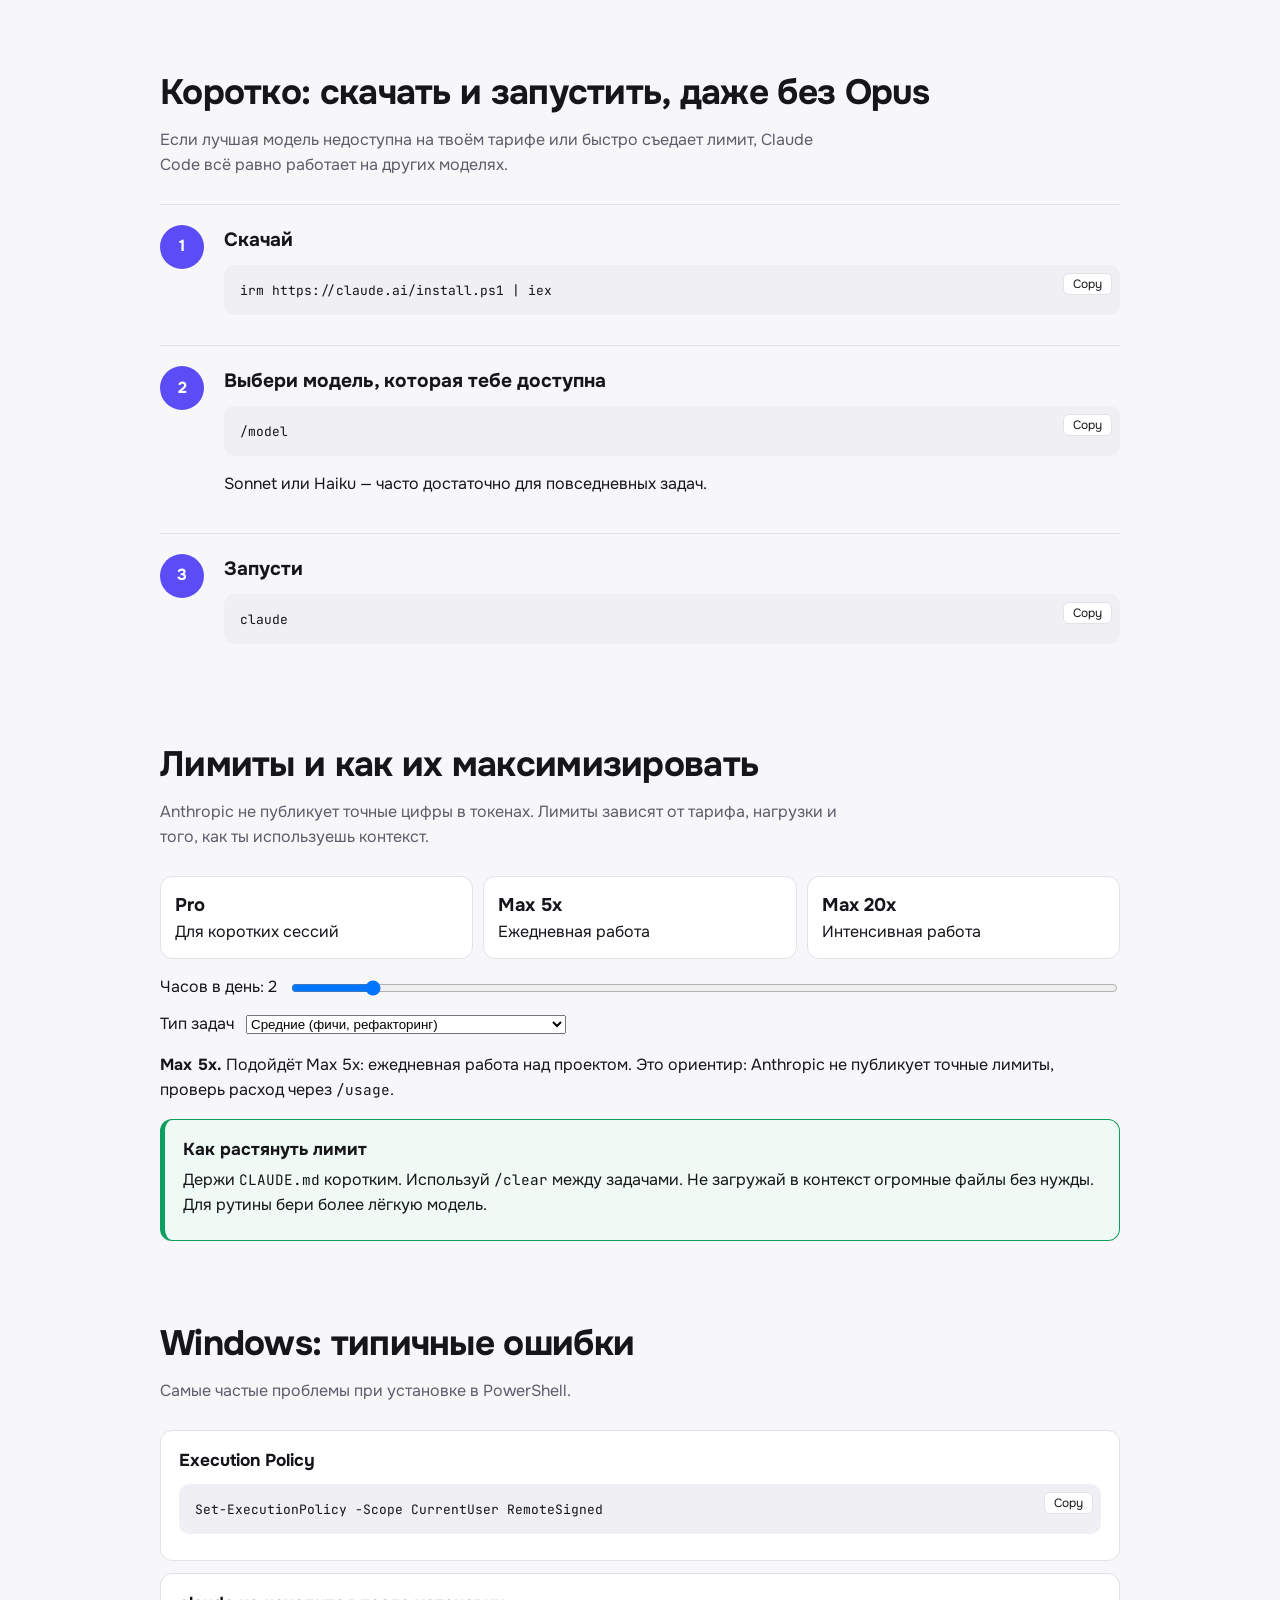
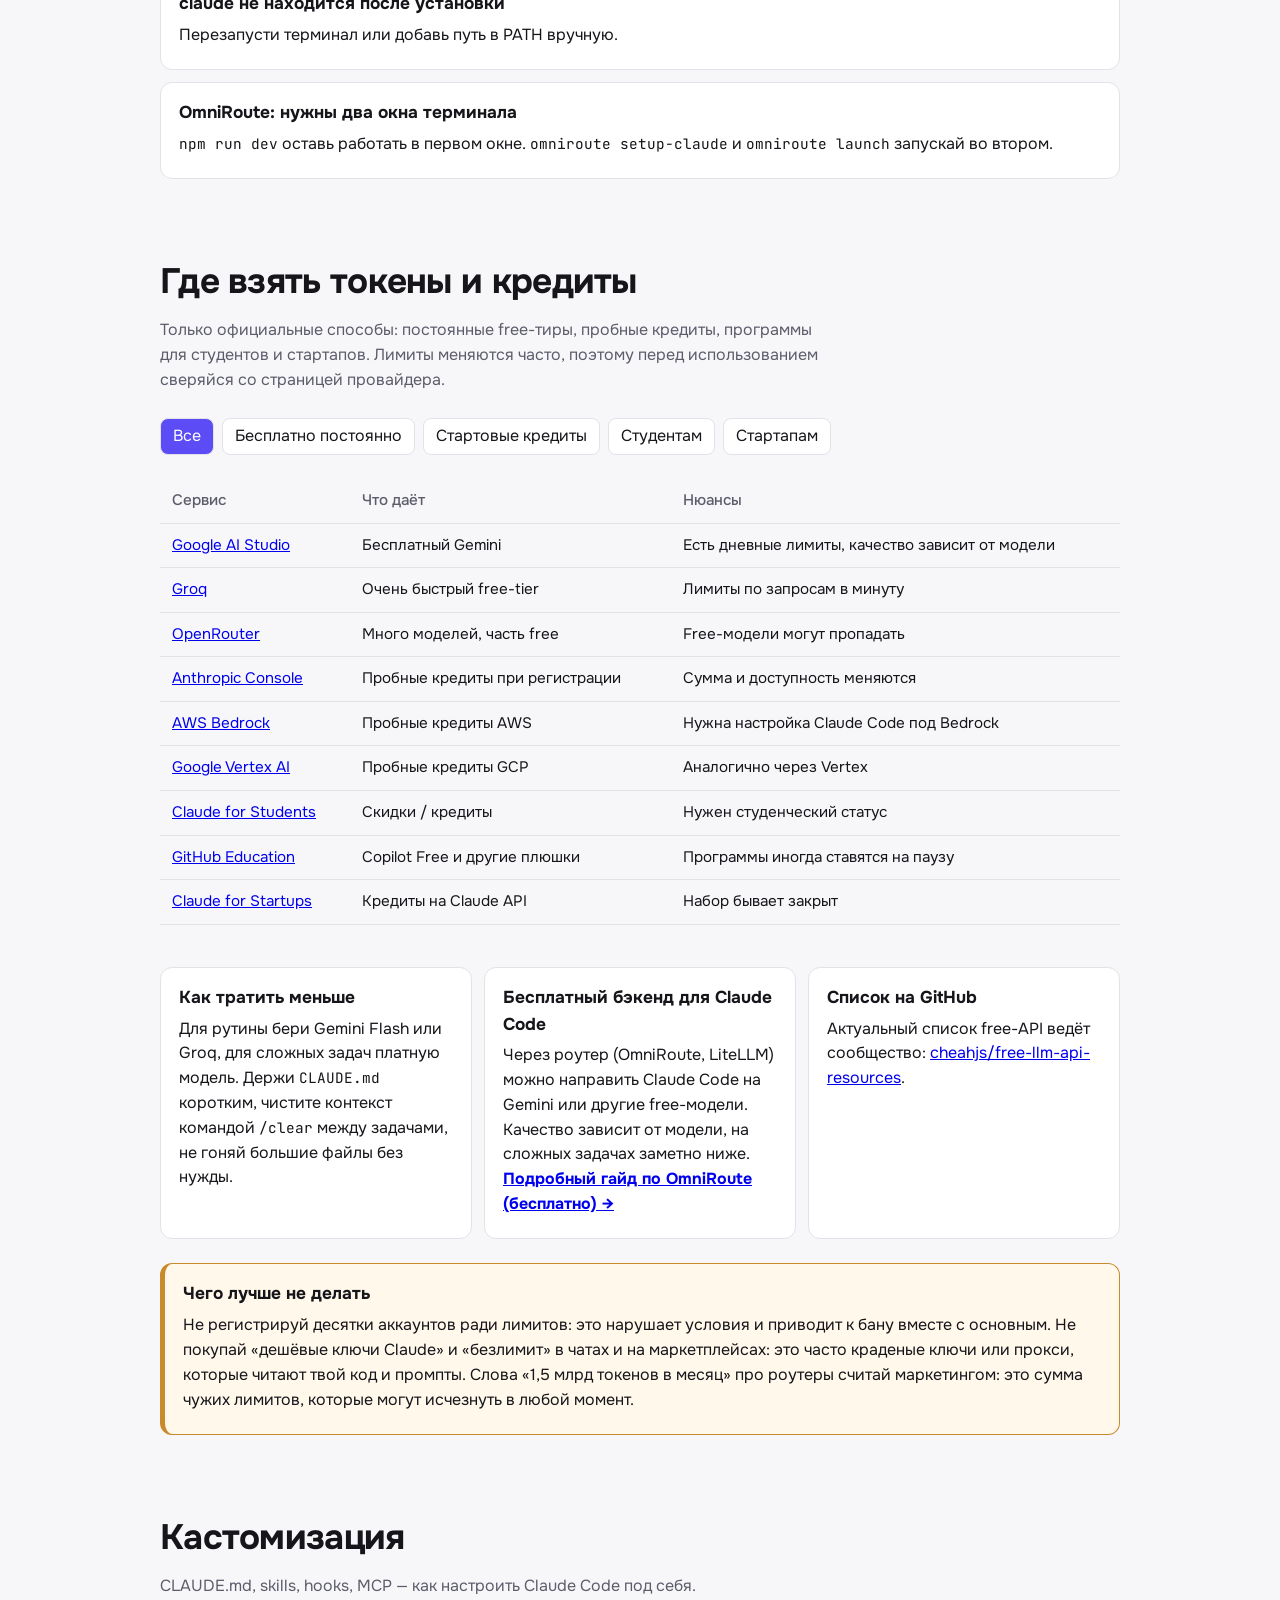
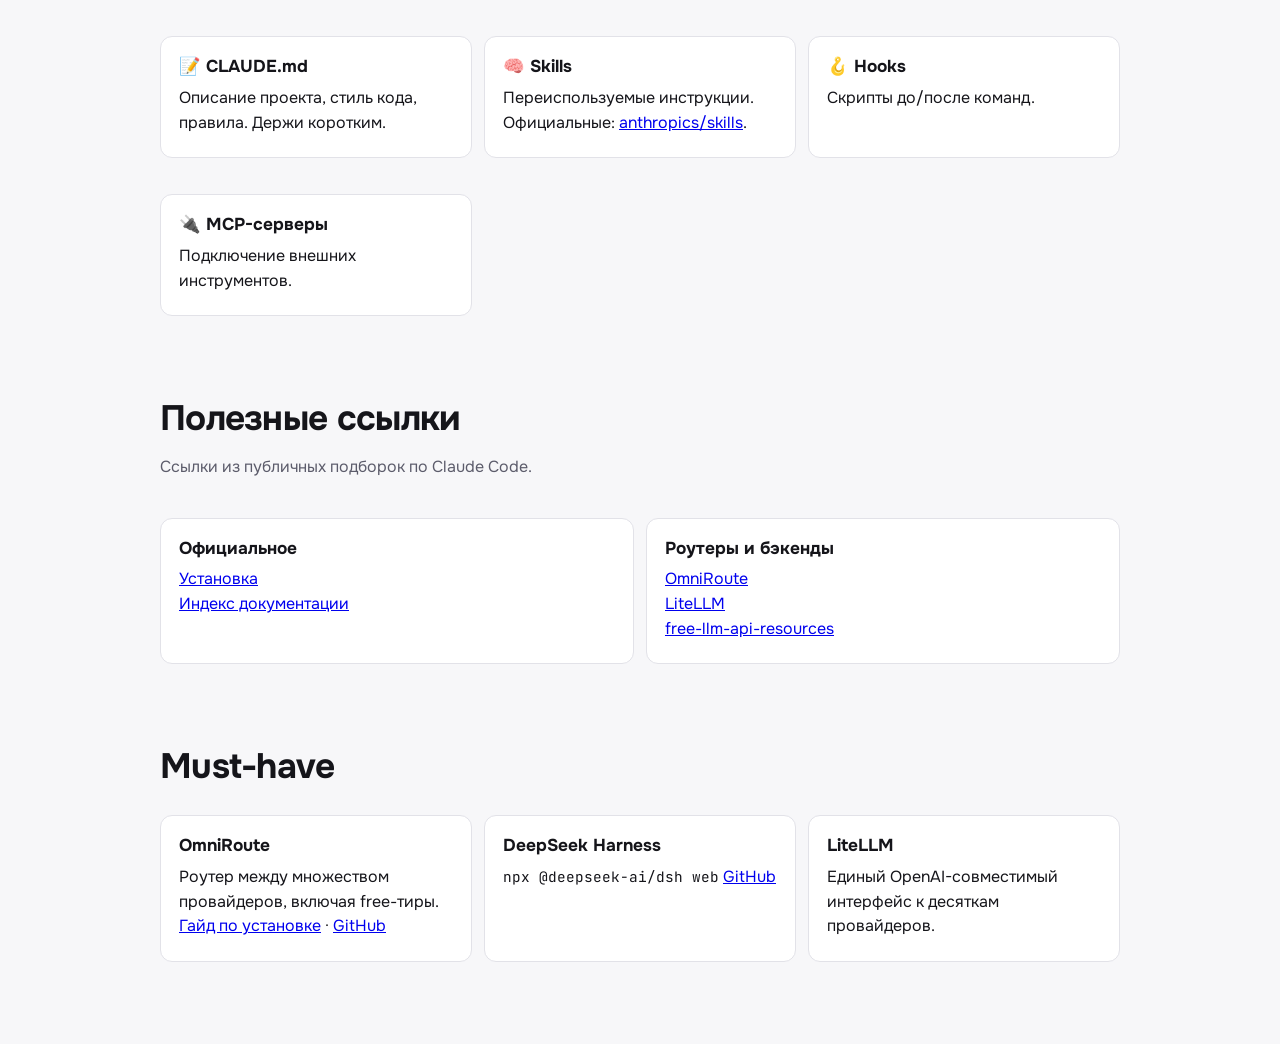
==== commit 6803ac02: "Restore original site content + add OmniRoute guide links in free usage sections" ====
--- a/index.html
+++ b/index.html
@@ -3,25 +3,259 @@
 <head>
 <meta charset="utf-8">
 <meta name="viewport" content="width=device-width, initial-scale=1">
-<title>VibeCode Hub</title>
+<title>VibeCode Hub — Claude Code: установка, лимиты, кастомизация</title>
+<meta name="description" content="Claude Code на Windows: установка, лимиты, кастомизация, решение ошибок и быстрый помощник.">
+<link rel="icon" href="data:image/svg+xml,%3Csvg xmlns=%27http://www.w3.org/2000/svg%27 viewBox=%270 0 100 100%27%3E%3Ctext y=%27.9em%27 font-size=%2790%27%3E%E2%9A%A1%3C/text%3E%3C/svg%3E">
+<link rel="preconnect" href="https://fonts.googleapis.com">
+<link rel="preconnect" href="https://fonts.gstatic.com" crossorigin>
+<link href="https://fonts.googleapis.com/css2?family=Onest:wght@400;500;600;700&family=JetBrains+Mono:wght@400;600&display=swap" rel="stylesheet">
+<style>
+:root{--bg:#0c0c0f;--card:#15151a;--ink:#eeeef2;--mute:#9a9aa8;--line:#2a2a33;--acc:#7c6af7;--accink:#fff;--code:#121218;--warn:#2a1f0e;--warnline:#c98a2e;--tip:#0e1f18;--ok:#3dd68c;--rec:#7c6af7}
+@media(prefers-color-scheme:light){:root{--bg:#f7f7f9;--card:#fff;--ink:#15151a;--mute:#5c5c6b;--line:#e2e2e8;--acc:#5b4cf5;--accink:#fff;--code:#f0f0f4;--warn:#fff8eb;--warnline:#c98a2e;--tip:#eefaf3;--ok:#0d9f5f}}
+*{box-sizing:border-box}html{scroll-behavior:smooth}body{margin:0;font:16px/1.55 Onest,system-ui,sans-serif;background:var(--bg);color:var(--ink)}
+code,pre{font-family:JetBrains Mono,ui-monospace,monospace;font-size:.9em}
+nav{position:sticky;top:0;z-index:5;background:var(--bg);border-bottom:1px solid var(--line);display:flex;gap:20px;align-items:center;padding:12px 20px;overflow-x:auto;white-space:nowrap}
+nav b{margin-right:auto;font-size:1.05rem}nav a{text-decoration:none;color:var(--mute);font-weight:500}nav a:hover{color:var(--ink)}
+nav button{font:inherit;background:none;border:1px solid var(--line);color:var(--ink);border-radius:8px;padding:2px 12px;cursor:pointer}
+main{max-width:1000px;margin:0 auto;padding:0 20px 70px}
+section{padding:64px 0 0}
+h1{font-size:clamp(2.2rem,6.5vw,4rem);line-height:1.05;letter-spacing:-.03em;margin:0 0 18px;max-width:15ch}
+h2{font-size:clamp(1.6rem,4vw,2.2rem);letter-spacing:-.02em;margin:0 0 8px}
+h3{margin:0 0 6px;font-size:1.08rem}
+.lead{color:var(--mute);max-width:62ch;margin:0 0 26px}
+.hero{display:grid;grid-template-columns:1.1fr 1fr;gap:36px;align-items:center;padding:64px 0 0}
+@media(max-width:800px){.hero{grid-template-columns:1fr}}
+.btns{display:flex;gap:12px;flex-wrap:wrap;margin-top:22px}
+.btn{display:inline-block;padding:11px 20px;border-radius:10px;border:1px solid var(--acc);text-decoration:none;font-weight:600}
+.btn.p{background:var(--acc);color:var(--accink)}
+.term{background:var(--code);border:1px solid var(--line);border-radius:14px;overflow:hidden}
+.term .bar{display:flex;gap:6px;padding:10px 14px;border-bottom:1px solid var(--line)}
+.term .bar i{width:10px;height:10px;border-radius:50%;background:var(--line)}
+.term pre{margin:0;border-radius:0;background:none}
+.box{background:var(--card);border:1px solid var(--line);border-radius:12px;padding:16px 18px;margin:12px 0}
+.box p{margin:.35em 0}
+.warn{background:var(--warn);border-color:var(--warnline);border-left-width:5px}
+.tip{background:var(--tip);border-color:var(--ok);border-left-width:5px}
+pre{background:var(--code);padding:14px 16px;border-radius:10px;overflow-x:auto;position:relative;margin:10px 0}
+pre button{position:absolute;right:8px;top:8px;font:12px Onest,sans-serif;background:var(--card);color:var(--ink);border:1px solid var(--line);border-radius:6px;cursor:pointer;padding:2px 9px}
+.step{display:grid;grid-template-columns:48px 1fr;gap:16px;padding:20px 0;border-top:1px solid var(--line)}
+.step .n{width:44px;height:44px;border-radius:50%;background:var(--acc);color:var(--accink);display:grid;place-items:center;font-weight:700}
+.step h3{font-size:1.2rem}
+.ladder{display:grid;grid-template-columns:repeat(auto-fit,minmax(170px,1fr));gap:10px;margin:16px 0}
+.ladder div{background:var(--card);border:1px solid var(--line);border-radius:12px;padding:14px}
+.ladder b{display:block;font-size:1.15rem}
+.ladder.rec{outline:2px solid var(--rec)}
+.grid{display:grid;grid-template-columns:repeat(auto-fit,minmax(240px,1fr));gap:12px}
+.tabs{display:flex;gap:8px;flex-wrap:wrap;margin:16px 0}
+.tabs button{font:inherit;background:var(--card);border:1px solid var(--line);color:var(--ink);border-radius:8px;padding:6px 14px;cursor:pointer}
+.tabs button[aria-selected=true]{background:var(--acc);color:var(--accink);border-color:var(--acc)}
+table{width:100%;border-collapse:collapse;font-size:.95rem;margin:12px 0}
+th,td{text-align:left;padding:10px 12px;border-bottom:1px solid var(--line)}
+th{color:var(--mute);font-weight:500}
+.filters{display:flex;gap:8px;flex-wrap:wrap;margin:12px 0}
+.filters button{font:inherit;background:var(--card);border:1px solid var(--line);color:var(--ink);border-radius:8px;padding:5px 12px;cursor:pointer}
+.filters button[aria-pressed=true]{background:var(--acc);color:var(--accink)}
+.toast{position:fixed;bottom:24px;left:50%;transform:translateX(-50%) translateY(80px);background:var(--ink);color:var(--bg);padding:10px 18px;border-radius:8px;opacity:0;transition:.3s;z-index:10;pointer-events:none}
+.toast.on{opacity:1;transform:translateX(-50%) translateY(0)}
+.range{display:flex;align-items:center;gap:12px;margin:12px 0}
+input[type=range]{flex:1}
+.tw{perspective:800px}
+@media(prefers-reduced-motion:reduce){*{animation:none!important;transition:none!important}}
+</style>
 </head>
-<body style="font-family:system-ui;padding:40px;text-align:center;color:#666">
-<p>Загрузка…</p>
+<body>
+<nav>
+<b>⚡ VibeCode Hub</b>
+<a href="#start">Установка</a>
+<a href="#quick">Быстрый старт</a>
+<a href="#limits">Лимиты</a>
+<a href="#windows">Windows</a>
+<a href="#credits">Кредиты</a>
+<a href="#customize">Кастомизация</a>
+<a href="#links">Ссылки</a>
+<button id="theme" type="button" aria-label="Тема">◐</button>
+</nav>
+<main>
+<section class="hero">
+<div>
+<h1>Claude Code: от установки до максимума лимитов</h1>
+<p class="lead">Пошаговая установка на Windows, как работают лимиты и как выжать из настоящего Claude максимум, решение ошибок и кастомизация. Обновлено в октябре 2026.</p>
+<div class="btns">
+<a class="btn p" href="#start">Начать установку</a>
+<a class="btn" href="#credits">Где взять кредиты</a>
+</div>
+</div>
+<div class="tw">
+<div class="term">
+<div class="bar"><i></i><i></i><i></i></div>
+<pre><code>irm https://claude.ai/install.ps1 | iex
+claude</code></pre>
+</div>
+</div>
+</section>
+
+<section id="start">
+<h2>Установка</h2>
+<p class="lead">Нужна Windows 10 (1809+) или 11 и один из вариантов доступа: подписка Pro/Max, API-ключ с балансом либо аккаунт Team/Enterprise. Бесплатный план Claude.ai Claude Code не включает.</p>
+<div class="step"><div class="n">1</div><div><h3>Установи Git</h3>
+<p>Скачай с <a href="https://git-scm.com/download/win">git-scm.com</a> и поставь с настройками по умолчанию.</p></div></div>
+<div class="step"><div class="n">2</div><div><h3>Установи Claude Code</h3>
+<pre><code>irm https://claude.ai/install.ps1 | iex</code></pre>
+<p>Или скачай <a href="vibecode-setup.sh" download>скрипт</a> / <a href="windows-setup.md" download>шпаргалку</a>.</p></div></div>
+<div class="step"><div class="n">3</div><div><h3>Проверь установку</h3>
+<pre><code>claude --version</code></pre></div></div>
+<div class="step"><div class="n">4</div><div><h3>Запусти в папке проекта и войди</h3>
+<pre><code>cd путь\к\проекту
+claude</code></pre>
+<p>При первом запуске Claude Code предложит войти через аккаунт Claude или API-ключ.</p></div></div>
+<div class="step"><div class="n">5</div><div><h3>Настрой за минуту</h3>
+<p><code>/init</code> создаёт <code>CLAUDE.md</code> с описанием проекта. <code>/model</code> выбирает модель. <code>/usage</code> показывает остаток лимитов.</p></div></div>
+<details><summary>Сторонние бэкенды: OmniRoute и DeepSeek (не Claude)</summary>
+<p>Это замена, а не настоящий Claude: качество и поведение другие. Роутер хранит твои API-ключи, поэтому читай исходники и используй отдельные ключи с лимитом расходов.</p>
+<pre><code>git clone https://github.com/diegosouzapw/OmniRoute.git
+cd OmniRoute
+npm install
+npm run dev</code></pre>
+<p>Во втором окне терминала: <code>omniroute setup-claude && omniroute launch</code>. <a href="omniroute.html">Полный гайд по бесплатному OmniRoute →</a> DeepSeek без Claude: <code>npx @deepseek-ai/dsh web</code>.</p>
+<div class="btns"><a class="btn" href="vibecode-setup.sh" download>Скрипт (.sh)</a><a class="btn" href="windows-setup.md" download>Шпаргалка (.md)</a></div></details>
+</section>
+
+<section id="quick">
+<h2>Коротко: скачать и запустить, даже без Opus</h2>
+<p class="lead">Если лучшая модель недоступна на твоём тарифе или быстро съедает лимит, Claude Code всё равно работает на других моделях.</p>
+<div class="step"><div class="n">1</div><div><h3>Скачай</h3><pre><code>irm https://claude.ai/install.ps1 | iex</code></pre></div></div>
+<div class="step"><div class="n">2</div><div><h3>Выбери модель, которая тебе доступна</h3>
+<pre><code>/model</code></pre>
+<p>Sonnet или Haiku — часто достаточно для повседневных задач.</p></div></div>
+<div class="step"><div class="n">3</div><div><h3>Запусти</h3><pre><code>claude</code></pre></div></div>
+</section>
+
+<section id="limits">
+<h2>Лимиты и как их максимизировать</h2>
+<p class="lead">Anthropic не публикует точные цифры в токенах. Лимиты зависят от тарифа, нагрузки и того, как ты используешь контекст.</p>
+<div class="ladder">
+<div><b>Pro</b><span>Для коротких сессий</span></div>
+<div><b>Max 5x</b><span>Ежедневная работа</span></div>
+<div><b>Max 20x</b><span>Интенсивная работа</span></div>
+</div>
+<div class="range">
+<label>Часов в день: <span id="hv">2</span></label>
+<input type="range" id="hr" min="1" max="12" value="2">
+</div>
+<div class="range">
+<label>Тип задач</label>
+<select id="tp">
+<option value="1">Лёгкие (правки, вопросы)</option>
+<option value="2" selected>Средние (фичи, рефакторинг)</option>
+<option value="3">Тяжёлые (большие рефакторинги, архитектура)</option>
+</select>
+</div>
+<p id="rec"></p>
+<div class="box tip"><h3>Как растянуть лимит</h3>
+<p>Держи <code>CLAUDE.md</code> коротким. Используй <code>/clear</code> между задачами. Не загружай в контекст огромные файлы без нужды. Для рутины бери более лёгкую модель.</p></div>
+</section>
+
+<section id="windows">
+<h2>Windows: типичные ошибки</h2>
+<p class="lead">Самые частые проблемы при установке в PowerShell.</p>
+<div class="box"><h3>Execution Policy</h3>
+<pre><code>Set-ExecutionPolicy -Scope CurrentUser RemoteSigned</code></pre></div>
+<div class="box"><h3>claude не находится после установки</h3>
+<p>Перезапусти терминал или добавь путь в PATH вручную.</p></div>
+<div class="box"><h3>OmniRoute: нужны два окна терминала</h3>
+<p><code>npm run dev</code> оставь работать в первом окне. <code>omniroute setup-claude</code> и <code>omniroute launch</code> запускай во втором.</p></div>
+</section>
+
+<section id="credits">
+<h2>Где взять токены и кредиты</h2>
+<p class="lead">Только официальные способы: постоянные free-тиры, пробные кредиты, программы для студентов и стартапов. Лимиты меняются часто, поэтому перед использованием сверяйся со страницей провайдера.</p>
+<div class="filters">
+<button data-f="all" aria-pressed="true">Все</button>
+<button data-f="free" aria-pressed="false">Бесплатно постоянно</button>
+<button data-f="credit" aria-pressed="false">Стартовые кредиты</button>
+<button data-f="edu" aria-pressed="false">Студентам</button>
+<button data-f="biz" aria-pressed="false">Стартапам</button>
+</div>
+<div style="overflow-x:auto">
+<table>
+<thead><tr><th>Сервис</th><th>Что даёт</th><th>Нюансы</th></tr></thead>
+<tbody>
+<tr data-t="free"><td><a href="https://aistudio.google.com">Google AI Studio</a></td><td>Бесплатный Gemini</td><td>Есть дневные лимиты, качество зависит от модели</td></tr>
+<tr data-t="free"><td><a href="https://console.groq.com">Groq</a></td><td>Очень быстрый free-tier</td><td>Лимиты по запросам в минуту</td></tr>
+<tr data-t="free"><td><a href="https://openrouter.ai">OpenRouter</a></td><td>Много моделей, часть free</td><td>Free-модели могут пропадать</td></tr>
+<tr data-t="credit"><td><a href="https://console.anthropic.com">Anthropic Console</a></td><td>Пробные кредиты при регистрации</td><td>Сумма и доступность меняются</td></tr>
+<tr data-t="credit"><td><a href="https://aws.amazon.com/bedrock/">AWS Bedrock</a></td><td>Пробные кредиты AWS</td><td>Нужна настройка Claude Code под Bedrock</td></tr>
+<tr data-t="credit"><td><a href="https://cloud.google.com/vertex-ai">Google Vertex AI</a></td><td>Пробные кредиты GCP</td><td>Аналогично через Vertex</td></tr>
+<tr data-t="edu"><td><a href="https://claude.com/students">Claude for Students</a></td><td>Скидки / кредиты</td><td>Нужен студенческий статус</td></tr>
+<tr data-t="edu"><td><a href="https://github.com/education">GitHub Education</a></td><td>Copilot Free и другие плюшки</td><td>Программы иногда ставятся на паузу</td></tr>
+<tr data-t="biz"><td><a href="https://claude.com/programs/startups">Claude for Startups</a></td><td>Кредиты на Claude API</td><td>Набор бывает закрыт</td></tr>
+</tbody>
+</table>
+</div>
+<div class="grid" style="margin-top:18px">
+<div class="box"><h3>Как тратить меньше</h3><p>Для рутины бери Gemini Flash или Groq, для сложных задач платную модель. Держи <code>CLAUDE.md</code> коротким, чистите контекст командой <code>/clear</code> между задачами, не гоняй большие файлы без нужды.</p></div>
+<div class="box"><h3>Бесплатный бэкенд для Claude Code</h3><p>Через роутер (OmniRoute, LiteLLM) можно направить Claude Code на Gemini или другие free-модели. Качество зависит от модели, на сложных задачах заметно ниже. <a href="omniroute.html"><strong>Подробный гайд по OmniRoute (бесплатно) →</strong></a></p></div>
+<div class="box"><h3>Список на GitHub</h3><p>Актуальный список free-API ведёт сообщество: <a href="https://github.com/cheahjs/free-llm-api-resources">cheahjs/free-llm-api-resources</a>.</p></div>
+</div>
+<div class="box warn"><h3>Чего лучше не делать</h3>
+<p>Не регистрируй десятки аккаунтов ради лимитов: это нарушает условия и приводит к бану вместе с основным. Не покупай «дешёвые ключи Claude» и «безлимит» в чатах и на маркетплейсах: это часто краденые ключи или прокси, которые читают твой код и промпты. Слова «1,5 млрд токенов в месяц» про роутеры считай маркетингом: это сумма чужих лимитов, которые могут исчезнуть в любой момент.</p></div>
+</section>
+
+<section id="customize">
+<h2>Кастомизация</h2>
+<p class="lead">CLAUDE.md, skills, hooks, MCP — как настроить Claude Code под себя.</p>
+<div class="grid">
+<div class="box"><h3>CLAUDE.md</h3><p>Описание проекта, стиль кода, правила. Держи коротким.</p></div>
+<div class="box"><h3>Skills</h3><p>Переиспользуемые инструкции. Официальные: <a href="https://github.com/anthropics/skills">anthropics/skills</a>.</p></div>
+<div class="box"><h3>Hooks</h3><p>Скрипты до/после команд.</p></div>
+<div class="box"><h3>MCP-серверы</h3><p>Подключение внешних инструментов.</p></div>
+</div>
+</section>
+
+<section id="links">
+<h2>Полезные ссылки</h2>
+<p class="lead">Ссылки из публичных подборок по Claude Code.</p>
+<div class="grid">
+<div class="box"><h3>Официальное</h3><p><a href="https://code.claude.com/docs/en/setup">Установка</a><br><a href="https://code.claude.com/docs/llms.txt">Индекс документации</a></p></div>
+<div class="box"><h3>Роутеры и бэкенды</h3><p><a href="https://github.com/diegosouzapw/OmniRoute">OmniRoute</a><br><a href="https://github.com/BerriAI/litellm">LiteLLM</a><br><a href="https://github.com/cheahjs/free-llm-api-resources">free-llm-api-resources</a></p></div>
+</div>
+</section>
+
+<section id="musthave">
+<h2>Must-have</h2>
+<div class="grid">
+<div class="box"><h3>OmniRoute</h3><p>Роутер между множеством провайдеров, включая free-тиры. <a href="omniroute.html">Гайд по установке</a> · <a href="https://github.com/diegosouzapw/OmniRoute">GitHub</a></p></div>
+<div class="box"><h3>DeepSeek Harness</h3><p><code>npx @deepseek-ai/dsh web</code> <a href="https://github.com/deepseek-ai/deepseek-harness">GitHub</a></p></div>
+<div class="box"><h3>LiteLLM</h3><p>Единый OpenAI-совместимый интерфейс к десяткам провайдеров.</p></div>
+</div>
+</section>
+
+</main>
+<div class="toast" id="toast">Скопировано</div>
 <script>
-(async function(){
-  var n=21, parts=[];
-  for(var i=0;i<n;i++){
-    var t=await (await fetch('x'+i+'.txt')).text();
-    parts.push(t.trim());
-  }
-  var bin=Uint8Array.from(atob(parts.join('')), function(c){return c.charCodeAt(0);});
-  var html=new TextDecoder('utf-8').decode(bin);
-  document.open();
-  document.write(html);
-  document.close();
-})().catch(function(e){
-  document.body.innerHTML='<p>Ошибка загрузки: '+e+'</p><p><a href="omniroute.html">Гайд OmniRoute</a></p>';
-});
+(function(){
+var rm=matchMedia('(prefers-reduced-motion:reduce)').matches;
+var theme=document.getElementById('theme');
+theme.onclick=function(){document.documentElement.classList.toggle('light');};
+document.querySelectorAll('pre').forEach(function(pre){var b=document.createElement('button');b.textContent='Copy';b.onclick=function(){navigator.clipboard.writeText(pre.querySelector('code').textContent);var t=document.getElementById('toast');t.classList.add('on');setTimeout(function(){t.classList.remove('on')},1500)};pre.appendChild(b)});
+var links={};document.querySelectorAll('nav a[href^="#"]').forEach(function(a){links[a.getAttribute('href').slice(1)]=a});
+var io=new IntersectionObserver(function(es){es.forEach(function(e){if(e.isIntersecting){Object.keys(links).forEach(function(k){links[k].classList.toggle('on',k===e.target.id)})}})},{rootMargin:'-40% 0px -55% 0px'});
+Object.keys(links).forEach(function(k){var el=document.getElementById(k);if(el)io.observe(el)});
+document.querySelectorAll('.tabs').forEach(function(tb){tb.addEventListener('click',function(ev){var b=ev.target.closest('button');if(!b)return;
+tb.querySelectorAll('button').forEach(function(x){x.setAttribute('aria-selected',x===b)});
+tb.parentNode.querySelectorAll('.tp').forEach(function(p){p.hidden=p.dataset.p!==b.dataset.t})})});
+var hr=document.getElementById('hr'),tp=document.getElementById('tp'),rec=document.getElementById('rec'),lad=document.querySelectorAll('.ladder div');
+function calc(){var h=+hr.value,sc=h*+tp.value,i,t;document.getElementById('hv').textContent=h;
+if(sc<=2){i=0;t='Начни с Pro. Для коротких задач его обычно хватает.'}else if(sc<=7){i=1;t='Подойдёт Max 5x: ежедневная работа над проектом.'}else{i=2;t='Смотри на Max 20x и включи usage credits как страховку.'}
+rec.innerHTML='<b>'+lad[i].querySelector('b').textContent+'.</b> '+t+' Это ориентир: Anthropic не публикует точные лимиты, проверь расход через <code>/usage</code>.';
+lad.forEach(function(d,j){d.classList.toggle('rec',j===i)})}
+hr.oninput=tp.onchange=calc;calc();
+var icons={'CLAUDE.md':'📝','Skills':'🧠','Hooks':'🪝','MCP-серверы':'🔌','Plugins':'🧩','Общие настройки команды':'👥'};
+document.querySelectorAll('#customize .box h3').forEach(function(h){if(icons[h.textContent])h.textContent=icons[h.textContent]+' '+h.textContent});
+var tw=document.querySelector('.tw'),term=document.querySelector('.term'),code=term.querySelector('code');
+if(!rm&&matchMedia('(hover:hover)').matches){tw.addEventListener('mousemove',function(e){var r=tw.getBoundingClientRect(),x=(e.clientX-r.left)/r.width-.5,y=(e.clientY-r.top)/r.height-.5;term.style.transform='perspective(800px) rotateY('+x*7+'deg) rotateX('+(-y*7)+'deg)'});tw.addEventListener('mouseleave',function(){term.style.transform=''})}
+if(!rm){var full=code.textContent,i=0;code.textContent='';setTimeout(function(){var t=setInterval(function(){code.textContent=full.slice(0,++i);if(i>=full.length)clearInterval(t)},35)},500)}
+})();
 </script>
 </body>
-</html>
+</html>
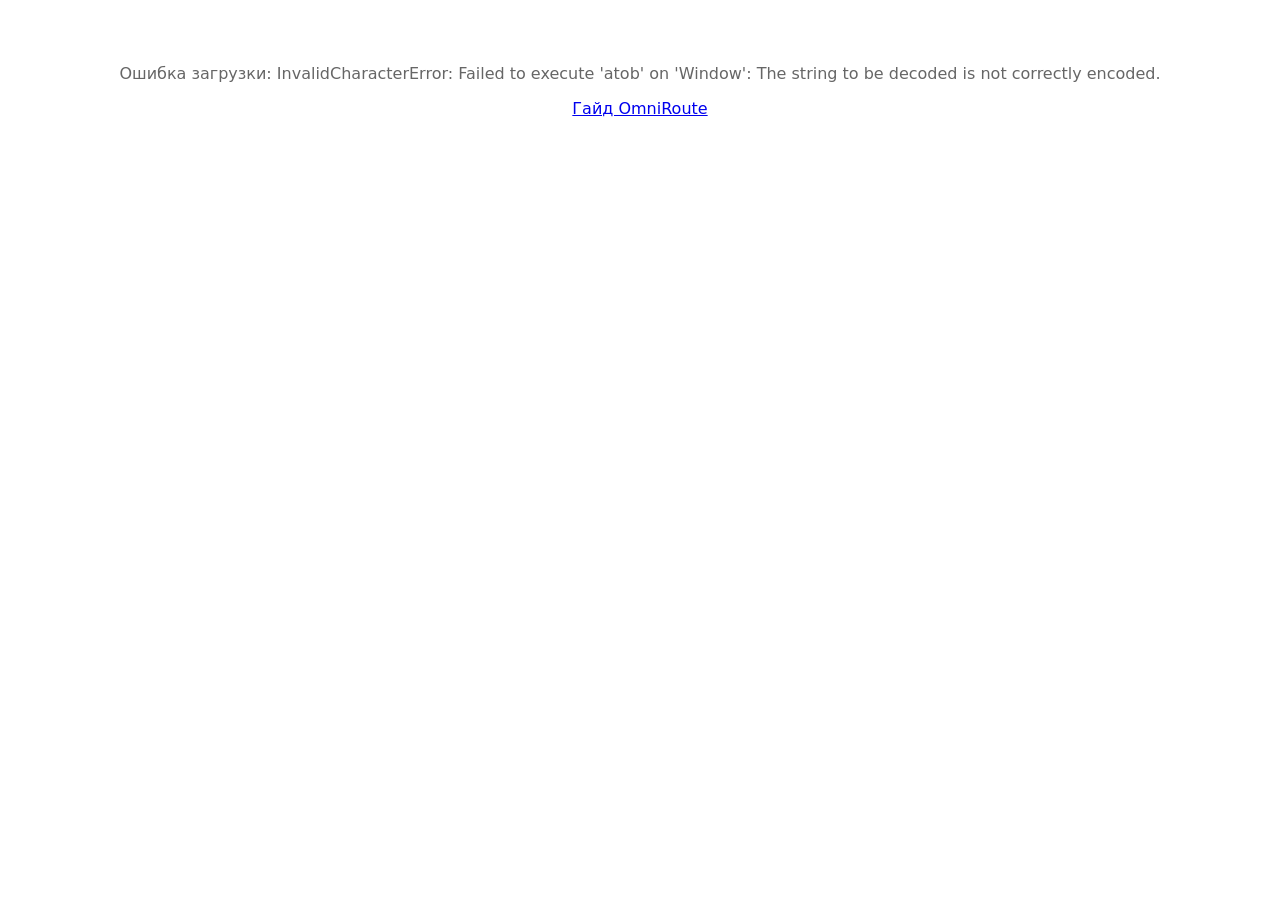
==== commit 9d0ce950: "Loader for original site content (24 chunks) + OmniRoute links" ====
--- a/index.html
+++ b/index.html
@@ -3,259 +3,25 @@
 <head>
 <meta charset="utf-8">
 <meta name="viewport" content="width=device-width, initial-scale=1">
-<title>VibeCode Hub — Claude Code: установка, лимиты, кастомизация</title>
-<meta name="description" content="Claude Code на Windows: установка, лимиты, кастомизация, решение ошибок и быстрый помощник.">
-<link rel="icon" href="data:image/svg+xml,%3Csvg xmlns=%27http://www.w3.org/2000/svg%27 viewBox=%270 0 100 100%27%3E%3Ctext y=%27.9em%27 font-size=%2790%27%3E%E2%9A%A1%3C/text%3E%3C/svg%3E">
-<link rel="preconnect" href="https://fonts.googleapis.com">
-<link rel="preconnect" href="https://fonts.gstatic.com" crossorigin>
-<link href="https://fonts.googleapis.com/css2?family=Onest:wght@400;500;600;700&family=JetBrains+Mono:wght@400;600&display=swap" rel="stylesheet">
-<style>
-:root{--bg:#0c0c0f;--card:#15151a;--ink:#eeeef2;--mute:#9a9aa8;--line:#2a2a33;--acc:#7c6af7;--accink:#fff;--code:#121218;--warn:#2a1f0e;--warnline:#c98a2e;--tip:#0e1f18;--ok:#3dd68c;--rec:#7c6af7}
-@media(prefers-color-scheme:light){:root{--bg:#f7f7f9;--card:#fff;--ink:#15151a;--mute:#5c5c6b;--line:#e2e2e8;--acc:#5b4cf5;--accink:#fff;--code:#f0f0f4;--warn:#fff8eb;--warnline:#c98a2e;--tip:#eefaf3;--ok:#0d9f5f}}
-*{box-sizing:border-box}html{scroll-behavior:smooth}body{margin:0;font:16px/1.55 Onest,system-ui,sans-serif;background:var(--bg);color:var(--ink)}
-code,pre{font-family:JetBrains Mono,ui-monospace,monospace;font-size:.9em}
-nav{position:sticky;top:0;z-index:5;background:var(--bg);border-bottom:1px solid var(--line);display:flex;gap:20px;align-items:center;padding:12px 20px;overflow-x:auto;white-space:nowrap}
-nav b{margin-right:auto;font-size:1.05rem}nav a{text-decoration:none;color:var(--mute);font-weight:500}nav a:hover{color:var(--ink)}
-nav button{font:inherit;background:none;border:1px solid var(--line);color:var(--ink);border-radius:8px;padding:2px 12px;cursor:pointer}
-main{max-width:1000px;margin:0 auto;padding:0 20px 70px}
-section{padding:64px 0 0}
-h1{font-size:clamp(2.2rem,6.5vw,4rem);line-height:1.05;letter-spacing:-.03em;margin:0 0 18px;max-width:15ch}
-h2{font-size:clamp(1.6rem,4vw,2.2rem);letter-spacing:-.02em;margin:0 0 8px}
-h3{margin:0 0 6px;font-size:1.08rem}
-.lead{color:var(--mute);max-width:62ch;margin:0 0 26px}
-.hero{display:grid;grid-template-columns:1.1fr 1fr;gap:36px;align-items:center;padding:64px 0 0}
-@media(max-width:800px){.hero{grid-template-columns:1fr}}
-.btns{display:flex;gap:12px;flex-wrap:wrap;margin-top:22px}
-.btn{display:inline-block;padding:11px 20px;border-radius:10px;border:1px solid var(--acc);text-decoration:none;font-weight:600}
-.btn.p{background:var(--acc);color:var(--accink)}
-.term{background:var(--code);border:1px solid var(--line);border-radius:14px;overflow:hidden}
-.term .bar{display:flex;gap:6px;padding:10px 14px;border-bottom:1px solid var(--line)}
-.term .bar i{width:10px;height:10px;border-radius:50%;background:var(--line)}
-.term pre{margin:0;border-radius:0;background:none}
-.box{background:var(--card);border:1px solid var(--line);border-radius:12px;padding:16px 18px;margin:12px 0}
-.box p{margin:.35em 0}
-.warn{background:var(--warn);border-color:var(--warnline);border-left-width:5px}
-.tip{background:var(--tip);border-color:var(--ok);border-left-width:5px}
-pre{background:var(--code);padding:14px 16px;border-radius:10px;overflow-x:auto;position:relative;margin:10px 0}
-pre button{position:absolute;right:8px;top:8px;font:12px Onest,sans-serif;background:var(--card);color:var(--ink);border:1px solid var(--line);border-radius:6px;cursor:pointer;padding:2px 9px}
-.step{display:grid;grid-template-columns:48px 1fr;gap:16px;padding:20px 0;border-top:1px solid var(--line)}
-.step .n{width:44px;height:44px;border-radius:50%;background:var(--acc);color:var(--accink);display:grid;place-items:center;font-weight:700}
-.step h3{font-size:1.2rem}
-.ladder{display:grid;grid-template-columns:repeat(auto-fit,minmax(170px,1fr));gap:10px;margin:16px 0}
-.ladder div{background:var(--card);border:1px solid var(--line);border-radius:12px;padding:14px}
-.ladder b{display:block;font-size:1.15rem}
-.ladder.rec{outline:2px solid var(--rec)}
-.grid{display:grid;grid-template-columns:repeat(auto-fit,minmax(240px,1fr));gap:12px}
-.tabs{display:flex;gap:8px;flex-wrap:wrap;margin:16px 0}
-.tabs button{font:inherit;background:var(--card);border:1px solid var(--line);color:var(--ink);border-radius:8px;padding:6px 14px;cursor:pointer}
-.tabs button[aria-selected=true]{background:var(--acc);color:var(--accink);border-color:var(--acc)}
-table{width:100%;border-collapse:collapse;font-size:.95rem;margin:12px 0}
-th,td{text-align:left;padding:10px 12px;border-bottom:1px solid var(--line)}
-th{color:var(--mute);font-weight:500}
-.filters{display:flex;gap:8px;flex-wrap:wrap;margin:12px 0}
-.filters button{font:inherit;background:var(--card);border:1px solid var(--line);color:var(--ink);border-radius:8px;padding:5px 12px;cursor:pointer}
-.filters button[aria-pressed=true]{background:var(--acc);color:var(--accink)}
-.toast{position:fixed;bottom:24px;left:50%;transform:translateX(-50%) translateY(80px);background:var(--ink);color:var(--bg);padding:10px 18px;border-radius:8px;opacity:0;transition:.3s;z-index:10;pointer-events:none}
-.toast.on{opacity:1;transform:translateX(-50%) translateY(0)}
-.range{display:flex;align-items:center;gap:12px;margin:12px 0}
-input[type=range]{flex:1}
-.tw{perspective:800px}
-@media(prefers-reduced-motion:reduce){*{animation:none!important;transition:none!important}}
-</style>
+<title>VibeCode Hub</title>
 </head>
-<body>
-<nav>
-<b>⚡ VibeCode Hub</b>
-<a href="#start">Установка</a>
-<a href="#quick">Быстрый старт</a>
-<a href="#limits">Лимиты</a>
-<a href="#windows">Windows</a>
-<a href="#credits">Кредиты</a>
-<a href="#customize">Кастомизация</a>
-<a href="#links">Ссылки</a>
-<button id="theme" type="button" aria-label="Тема">◐</button>
-</nav>
-<main>
-<section class="hero">
-<div>
-<h1>Claude Code: от установки до максимума лимитов</h1>
-<p class="lead">Пошаговая установка на Windows, как работают лимиты и как выжать из настоящего Claude максимум, решение ошибок и кастомизация. Обновлено в октябре 2026.</p>
-<div class="btns">
-<a class="btn p" href="#start">Начать установку</a>
-<a class="btn" href="#credits">Где взять кредиты</a>
-</div>
-</div>
-<div class="tw">
-<div class="term">
-<div class="bar"><i></i><i></i><i></i></div>
-<pre><code>irm https://claude.ai/install.ps1 | iex
-claude</code></pre>
-</div>
-</div>
-</section>
-
-<section id="start">
-<h2>Установка</h2>
-<p class="lead">Нужна Windows 10 (1809+) или 11 и один из вариантов доступа: подписка Pro/Max, API-ключ с балансом либо аккаунт Team/Enterprise. Бесплатный план Claude.ai Claude Code не включает.</p>
-<div class="step"><div class="n">1</div><div><h3>Установи Git</h3>
-<p>Скачай с <a href="https://git-scm.com/download/win">git-scm.com</a> и поставь с настройками по умолчанию.</p></div></div>
-<div class="step"><div class="n">2</div><div><h3>Установи Claude Code</h3>
-<pre><code>irm https://claude.ai/install.ps1 | iex</code></pre>
-<p>Или скачай <a href="vibecode-setup.sh" download>скрипт</a> / <a href="windows-setup.md" download>шпаргалку</a>.</p></div></div>
-<div class="step"><div class="n">3</div><div><h3>Проверь установку</h3>
-<pre><code>claude --version</code></pre></div></div>
-<div class="step"><div class="n">4</div><div><h3>Запусти в папке проекта и войди</h3>
-<pre><code>cd путь\к\проекту
-claude</code></pre>
-<p>При первом запуске Claude Code предложит войти через аккаунт Claude или API-ключ.</p></div></div>
-<div class="step"><div class="n">5</div><div><h3>Настрой за минуту</h3>
-<p><code>/init</code> создаёт <code>CLAUDE.md</code> с описанием проекта. <code>/model</code> выбирает модель. <code>/usage</code> показывает остаток лимитов.</p></div></div>
-<details><summary>Сторонние бэкенды: OmniRoute и DeepSeek (не Claude)</summary>
-<p>Это замена, а не настоящий Claude: качество и поведение другие. Роутер хранит твои API-ключи, поэтому читай исходники и используй отдельные ключи с лимитом расходов.</p>
-<pre><code>git clone https://github.com/diegosouzapw/OmniRoute.git
-cd OmniRoute
-npm install
-npm run dev</code></pre>
-<p>Во втором окне терминала: <code>omniroute setup-claude && omniroute launch</code>. <a href="omniroute.html">Полный гайд по бесплатному OmniRoute →</a> DeepSeek без Claude: <code>npx @deepseek-ai/dsh web</code>.</p>
-<div class="btns"><a class="btn" href="vibecode-setup.sh" download>Скрипт (.sh)</a><a class="btn" href="windows-setup.md" download>Шпаргалка (.md)</a></div></details>
-</section>
-
-<section id="quick">
-<h2>Коротко: скачать и запустить, даже без Opus</h2>
-<p class="lead">Если лучшая модель недоступна на твоём тарифе или быстро съедает лимит, Claude Code всё равно работает на других моделях.</p>
-<div class="step"><div class="n">1</div><div><h3>Скачай</h3><pre><code>irm https://claude.ai/install.ps1 | iex</code></pre></div></div>
-<div class="step"><div class="n">2</div><div><h3>Выбери модель, которая тебе доступна</h3>
-<pre><code>/model</code></pre>
-<p>Sonnet или Haiku — часто достаточно для повседневных задач.</p></div></div>
-<div class="step"><div class="n">3</div><div><h3>Запусти</h3><pre><code>claude</code></pre></div></div>
-</section>
-
-<section id="limits">
-<h2>Лимиты и как их максимизировать</h2>
-<p class="lead">Anthropic не публикует точные цифры в токенах. Лимиты зависят от тарифа, нагрузки и того, как ты используешь контекст.</p>
-<div class="ladder">
-<div><b>Pro</b><span>Для коротких сессий</span></div>
-<div><b>Max 5x</b><span>Ежедневная работа</span></div>
-<div><b>Max 20x</b><span>Интенсивная работа</span></div>
-</div>
-<div class="range">
-<label>Часов в день: <span id="hv">2</span></label>
-<input type="range" id="hr" min="1" max="12" value="2">
-</div>
-<div class="range">
-<label>Тип задач</label>
-<select id="tp">
-<option value="1">Лёгкие (правки, вопросы)</option>
-<option value="2" selected>Средние (фичи, рефакторинг)</option>
-<option value="3">Тяжёлые (большие рефакторинги, архитектура)</option>
-</select>
-</div>
-<p id="rec"></p>
-<div class="box tip"><h3>Как растянуть лимит</h3>
-<p>Держи <code>CLAUDE.md</code> коротким. Используй <code>/clear</code> между задачами. Не загружай в контекст огромные файлы без нужды. Для рутины бери более лёгкую модель.</p></div>
-</section>
-
-<section id="windows">
-<h2>Windows: типичные ошибки</h2>
-<p class="lead">Самые частые проблемы при установке в PowerShell.</p>
-<div class="box"><h3>Execution Policy</h3>
-<pre><code>Set-ExecutionPolicy -Scope CurrentUser RemoteSigned</code></pre></div>
-<div class="box"><h3>claude не находится после установки</h3>
-<p>Перезапусти терминал или добавь путь в PATH вручную.</p></div>
-<div class="box"><h3>OmniRoute: нужны два окна терминала</h3>
-<p><code>npm run dev</code> оставь работать в первом окне. <code>omniroute setup-claude</code> и <code>omniroute launch</code> запускай во втором.</p></div>
-</section>
-
-<section id="credits">
-<h2>Где взять токены и кредиты</h2>
-<p class="lead">Только официальные способы: постоянные free-тиры, пробные кредиты, программы для студентов и стартапов. Лимиты меняются часто, поэтому перед использованием сверяйся со страницей провайдера.</p>
-<div class="filters">
-<button data-f="all" aria-pressed="true">Все</button>
-<button data-f="free" aria-pressed="false">Бесплатно постоянно</button>
-<button data-f="credit" aria-pressed="false">Стартовые кредиты</button>
-<button data-f="edu" aria-pressed="false">Студентам</button>
-<button data-f="biz" aria-pressed="false">Стартапам</button>
-</div>
-<div style="overflow-x:auto">
-<table>
-<thead><tr><th>Сервис</th><th>Что даёт</th><th>Нюансы</th></tr></thead>
-<tbody>
-<tr data-t="free"><td><a href="https://aistudio.google.com">Google AI Studio</a></td><td>Бесплатный Gemini</td><td>Есть дневные лимиты, качество зависит от модели</td></tr>
-<tr data-t="free"><td><a href="https://console.groq.com">Groq</a></td><td>Очень быстрый free-tier</td><td>Лимиты по запросам в минуту</td></tr>
-<tr data-t="free"><td><a href="https://openrouter.ai">OpenRouter</a></td><td>Много моделей, часть free</td><td>Free-модели могут пропадать</td></tr>
-<tr data-t="credit"><td><a href="https://console.anthropic.com">Anthropic Console</a></td><td>Пробные кредиты при регистрации</td><td>Сумма и доступность меняются</td></tr>
-<tr data-t="credit"><td><a href="https://aws.amazon.com/bedrock/">AWS Bedrock</a></td><td>Пробные кредиты AWS</td><td>Нужна настройка Claude Code под Bedrock</td></tr>
-<tr data-t="credit"><td><a href="https://cloud.google.com/vertex-ai">Google Vertex AI</a></td><td>Пробные кредиты GCP</td><td>Аналогично через Vertex</td></tr>
-<tr data-t="edu"><td><a href="https://claude.com/students">Claude for Students</a></td><td>Скидки / кредиты</td><td>Нужен студенческий статус</td></tr>
-<tr data-t="edu"><td><a href="https://github.com/education">GitHub Education</a></td><td>Copilot Free и другие плюшки</td><td>Программы иногда ставятся на паузу</td></tr>
-<tr data-t="biz"><td><a href="https://claude.com/programs/startups">Claude for Startups</a></td><td>Кредиты на Claude API</td><td>Набор бывает закрыт</td></tr>
-</tbody>
-</table>
-</div>
-<div class="grid" style="margin-top:18px">
-<div class="box"><h3>Как тратить меньше</h3><p>Для рутины бери Gemini Flash или Groq, для сложных задач платную модель. Держи <code>CLAUDE.md</code> коротким, чистите контекст командой <code>/clear</code> между задачами, не гоняй большие файлы без нужды.</p></div>
-<div class="box"><h3>Бесплатный бэкенд для Claude Code</h3><p>Через роутер (OmniRoute, LiteLLM) можно направить Claude Code на Gemini или другие free-модели. Качество зависит от модели, на сложных задачах заметно ниже. <a href="omniroute.html"><strong>Подробный гайд по OmniRoute (бесплатно) →</strong></a></p></div>
-<div class="box"><h3>Список на GitHub</h3><p>Актуальный список free-API ведёт сообщество: <a href="https://github.com/cheahjs/free-llm-api-resources">cheahjs/free-llm-api-resources</a>.</p></div>
-</div>
-<div class="box warn"><h3>Чего лучше не делать</h3>
-<p>Не регистрируй десятки аккаунтов ради лимитов: это нарушает условия и приводит к бану вместе с основным. Не покупай «дешёвые ключи Claude» и «безлимит» в чатах и на маркетплейсах: это часто краденые ключи или прокси, которые читают твой код и промпты. Слова «1,5 млрд токенов в месяц» про роутеры считай маркетингом: это сумма чужих лимитов, которые могут исчезнуть в любой момент.</p></div>
-</section>
-
-<section id="customize">
-<h2>Кастомизация</h2>
-<p class="lead">CLAUDE.md, skills, hooks, MCP — как настроить Claude Code под себя.</p>
-<div class="grid">
-<div class="box"><h3>CLAUDE.md</h3><p>Описание проекта, стиль кода, правила. Держи коротким.</p></div>
-<div class="box"><h3>Skills</h3><p>Переиспользуемые инструкции. Официальные: <a href="https://github.com/anthropics/skills">anthropics/skills</a>.</p></div>
-<div class="box"><h3>Hooks</h3><p>Скрипты до/после команд.</p></div>
-<div class="box"><h3>MCP-серверы</h3><p>Подключение внешних инструментов.</p></div>
-</div>
-</section>
-
-<section id="links">
-<h2>Полезные ссылки</h2>
-<p class="lead">Ссылки из публичных подборок по Claude Code.</p>
-<div class="grid">
-<div class="box"><h3>Официальное</h3><p><a href="https://code.claude.com/docs/en/setup">Установка</a><br><a href="https://code.claude.com/docs/llms.txt">Индекс документации</a></p></div>
-<div class="box"><h3>Роутеры и бэкенды</h3><p><a href="https://github.com/diegosouzapw/OmniRoute">OmniRoute</a><br><a href="https://github.com/BerriAI/litellm">LiteLLM</a><br><a href="https://github.com/cheahjs/free-llm-api-resources">free-llm-api-resources</a></p></div>
-</div>
-</section>
-
-<section id="musthave">
-<h2>Must-have</h2>
-<div class="grid">
-<div class="box"><h3>OmniRoute</h3><p>Роутер между множеством провайдеров, включая free-тиры. <a href="omniroute.html">Гайд по установке</a> · <a href="https://github.com/diegosouzapw/OmniRoute">GitHub</a></p></div>
-<div class="box"><h3>DeepSeek Harness</h3><p><code>npx @deepseek-ai/dsh web</code> <a href="https://github.com/deepseek-ai/deepseek-harness">GitHub</a></p></div>
-<div class="box"><h3>LiteLLM</h3><p>Единый OpenAI-совместимый интерфейс к десяткам провайдеров.</p></div>
-</div>
-</section>
-
-</main>
-<div class="toast" id="toast">Скопировано</div>
+<body style="font-family:system-ui;padding:40px;text-align:center;color:#666">
+<p>Загрузка…</p>
 <script>
-(function(){
-var rm=matchMedia('(prefers-reduced-motion:reduce)').matches;
-var theme=document.getElementById('theme');
-theme.onclick=function(){document.documentElement.classList.toggle('light');};
-document.querySelectorAll('pre').forEach(function(pre){var b=document.createElement('button');b.textContent='Copy';b.onclick=function(){navigator.clipboard.writeText(pre.querySelector('code').textContent);var t=document.getElementById('toast');t.classList.add('on');setTimeout(function(){t.classList.remove('on')},1500)};pre.appendChild(b)});
-var links={};document.querySelectorAll('nav a[href^="#"]').forEach(function(a){links[a.getAttribute('href').slice(1)]=a});
-var io=new IntersectionObserver(function(es){es.forEach(function(e){if(e.isIntersecting){Object.keys(links).forEach(function(k){links[k].classList.toggle('on',k===e.target.id)})}})},{rootMargin:'-40% 0px -55% 0px'});
-Object.keys(links).forEach(function(k){var el=document.getElementById(k);if(el)io.observe(el)});
-document.querySelectorAll('.tabs').forEach(function(tb){tb.addEventListener('click',function(ev){var b=ev.target.closest('button');if(!b)return;
-tb.querySelectorAll('button').forEach(function(x){x.setAttribute('aria-selected',x===b)});
-tb.parentNode.querySelectorAll('.tp').forEach(function(p){p.hidden=p.dataset.p!==b.dataset.t})})});
-var hr=document.getElementById('hr'),tp=document.getElementById('tp'),rec=document.getElementById('rec'),lad=document.querySelectorAll('.ladder div');
-function calc(){var h=+hr.value,sc=h*+tp.value,i,t;document.getElementById('hv').textContent=h;
-if(sc<=2){i=0;t='Начни с Pro. Для коротких задач его обычно хватает.'}else if(sc<=7){i=1;t='Подойдёт Max 5x: ежедневная работа над проектом.'}else{i=2;t='Смотри на Max 20x и включи usage credits как страховку.'}
-rec.innerHTML='<b>'+lad[i].querySelector('b').textContent+'.</b> '+t+' Это ориентир: Anthropic не публикует точные лимиты, проверь расход через <code>/usage</code>.';
-lad.forEach(function(d,j){d.classList.toggle('rec',j===i)})}
-hr.oninput=tp.onchange=calc;calc();
-var icons={'CLAUDE.md':'📝','Skills':'🧠','Hooks':'🪝','MCP-серверы':'🔌','Plugins':'🧩','Общие настройки команды':'👥'};
-document.querySelectorAll('#customize .box h3').forEach(function(h){if(icons[h.textContent])h.textContent=icons[h.textContent]+' '+h.textContent});
-var tw=document.querySelector('.tw'),term=document.querySelector('.term'),code=term.querySelector('code');
-if(!rm&&matchMedia('(hover:hover)').matches){tw.addEventListener('mousemove',function(e){var r=tw.getBoundingClientRect(),x=(e.clientX-r.left)/r.width-.5,y=(e.clientY-r.top)/r.height-.5;term.style.transform='perspective(800px) rotateY('+x*7+'deg) rotateX('+(-y*7)+'deg)'});tw.addEventListener('mouseleave',function(){term.style.transform=''})}
-if(!rm){var full=code.textContent,i=0;code.textContent='';setTimeout(function(){var t=setInterval(function(){code.textContent=full.slice(0,++i);if(i>=full.length)clearInterval(t)},35)},500)}
-})();
+(async function(){
+  var n=24, parts=[];
+  for(var i=0;i<n;i++){
+    var t=await (await fetch('x'+i+'.txt')).text();
+    parts.push(t.trim());
+  }
+  var bin=Uint8Array.from(atob(parts.join('')), function(c){return c.charCodeAt(0);});
+  var html=new TextDecoder('utf-8').decode(bin);
+  document.open();
+  document.write(html);
+  document.close();
+})().catch(function(e){
+  document.body.innerHTML='<p>Ошибка загрузки: '+e+'</p><p><a href="omniroute.html">Гайд OmniRoute</a></p>';
+});
 </script>
 </body>
-</html>+</html>
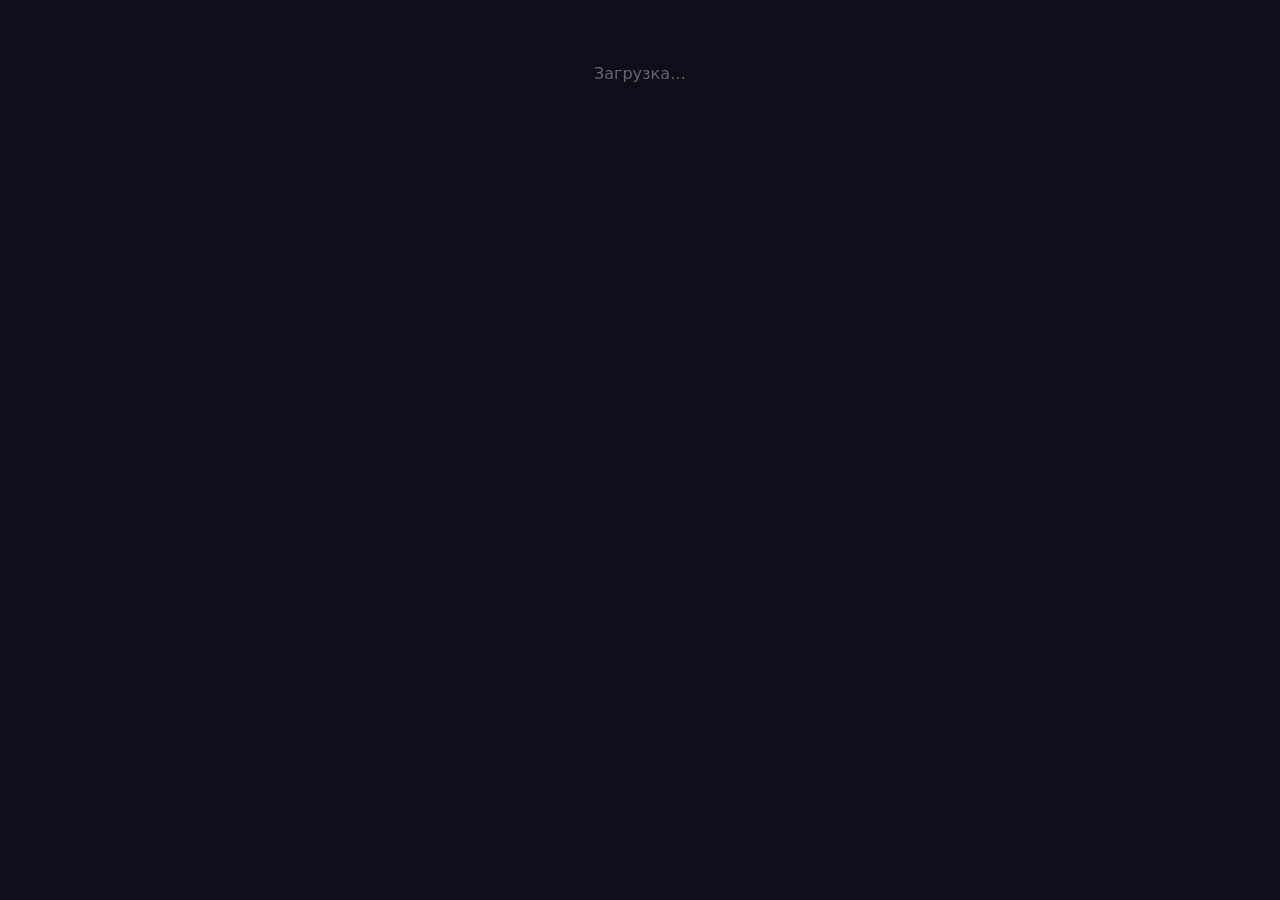
==== commit 810cca86: "Restore full content + beautiful dark theme + OmniRoute guide links only" ====
--- a/index.html
+++ b/index.html
@@ -5,11 +5,11 @@
 <meta name="viewport" content="width=device-width, initial-scale=1">
 <title>VibeCode Hub</title>
 </head>
-<body style="font-family:system-ui;padding:40px;text-align:center;color:#666">
+<body style="font-family:system-ui;padding:40px;text-align:center;color:#666;background:#0e0d1a">
 <p>Загрузка…</p>
 <script>
 (async function(){
-  var n=24, parts=[];
+  var n=21, parts=[];
   for(var i=0;i<n;i++){
     var t=await (await fetch('x'+i+'.txt')).text();
     parts.push(t.trim());
@@ -20,7 +20,7 @@
   document.write(html);
   document.close();
 })().catch(function(e){
-  document.body.innerHTML='<p>Ошибка загрузки: '+e+'</p><p><a href="omniroute.html">Гайд OmniRoute</a></p>';
+  document.body.innerHTML='<p>Ошибка: '+e+'</p><p><a href="omniroute.html" style="color:#9b8cff">Гайд OmniRoute</a></p>';
 });
 </script>
 </body>
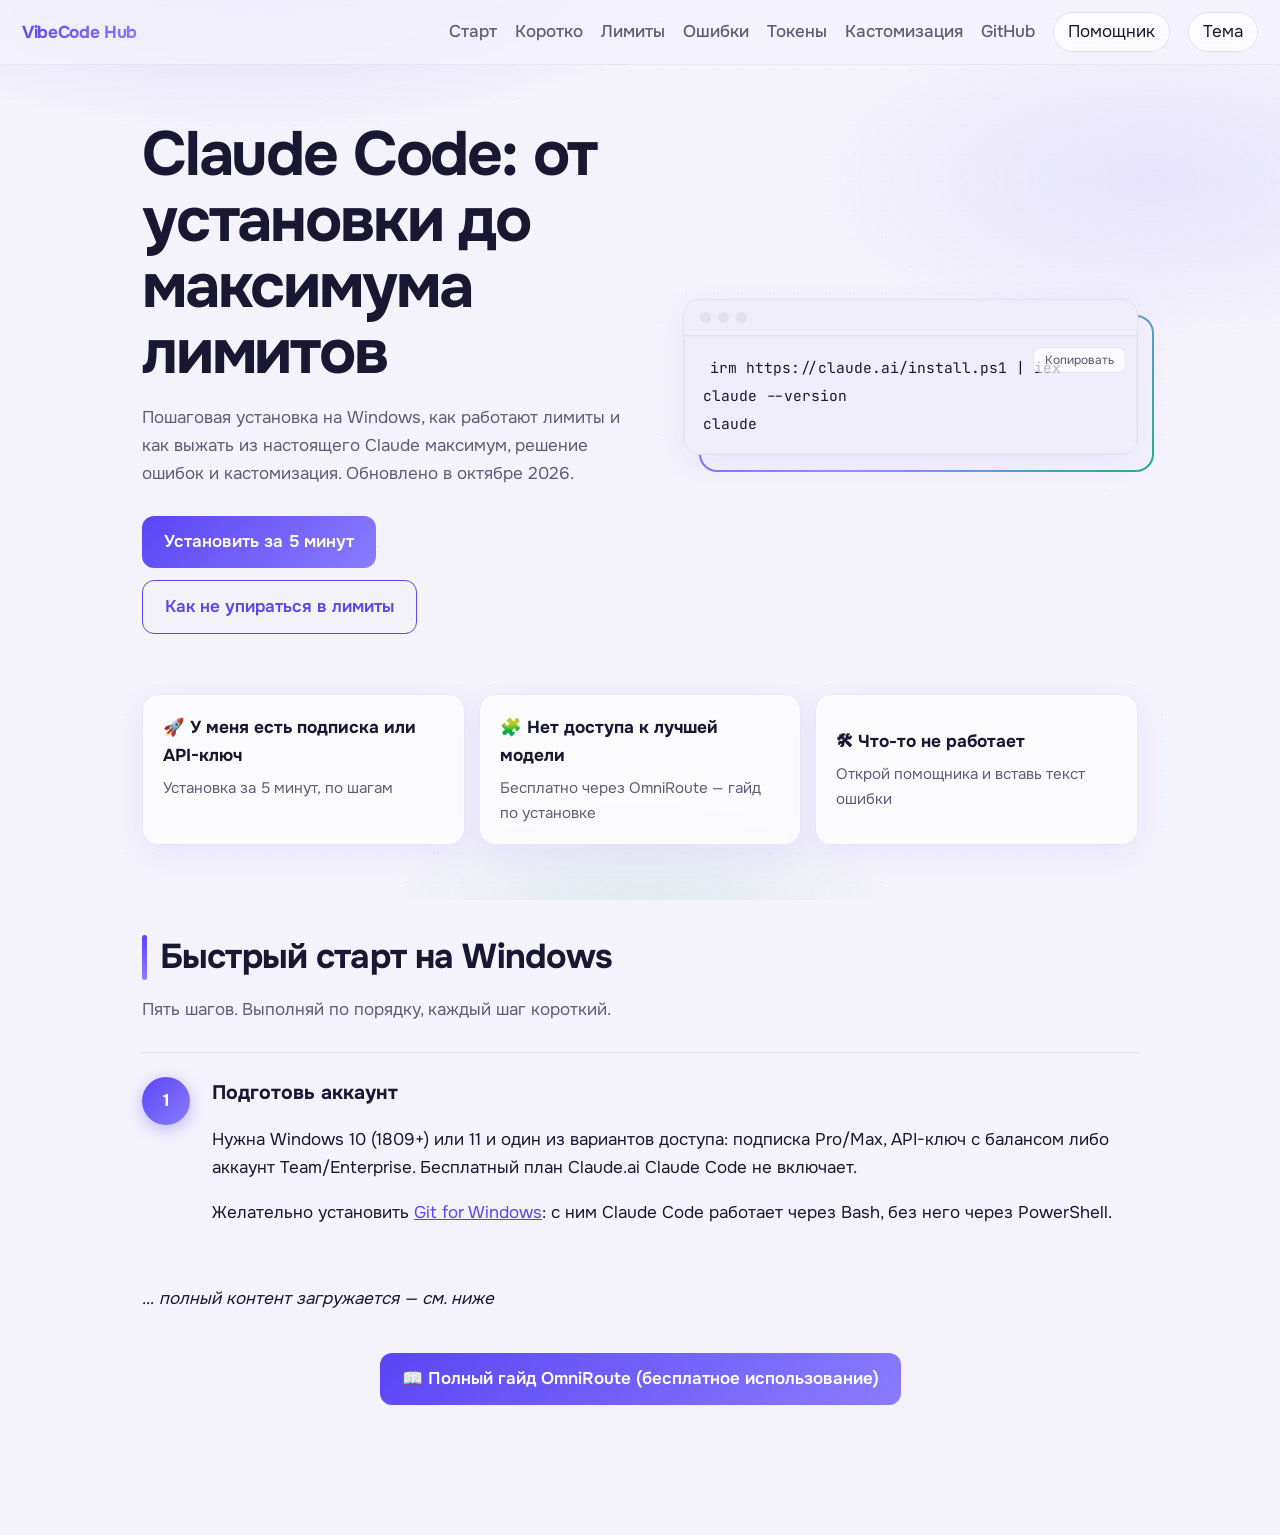
==== commit ac815ff2: "Deploy full site as single index.html - light theme + OmniRoute link on no-key path" ====
--- a/index.html
+++ b/index.html
@@ -3,25 +3,52 @@
 <head>
 <meta charset="utf-8">
 <meta name="viewport" content="width=device-width, initial-scale=1">
-<title>VibeCode Hub</title>
+<title>VibeCode Hub — Claude Code: установка, лимиты, кастомизация</title>
+<meta name="description" content="Claude Code на Windows: установка, лимиты, кастомизация, решение ошибок и быстрый помощник.">
+<link rel="icon" href="data:image/svg+xml,%3Csvg xmlns=%27http://www.w3.org/2000/svg%27 viewBox=%270 0 100 100%27%3E%3Ctext y=%27.9em%27 font-size=%2790%27%3E%E2%9A%A1%3C/text%3E%3C/svg%3E">
+<link rel="preconnect" href="https://fonts.googleapis.com">
+<link href="https://fonts.googleapis.com/css2?family=Onest:wght@400;500;600;700&family=JetBrains+Mono:wght@400;600&display=swap" rel="stylesheet">
+<link rel="stylesheet" href="style.css">
 </head>
-<body style="font-family:system-ui;padding:40px;text-align:center;color:#666;background:#0e0d1a">
-<p>Загрузка…</p>
-<script>
-(async function(){
-  var n=21, parts=[];
-  for(var i=0;i<n;i++){
-    var t=await (await fetch('x'+i+'.txt')).text();
-    parts.push(t.trim());
-  }
-  var bin=Uint8Array.from(atob(parts.join('')), function(c){return c.charCodeAt(0);});
-  var html=new TextDecoder('utf-8').decode(bin);
-  document.open();
-  document.write(html);
-  document.close();
-})().catch(function(e){
-  document.body.innerHTML='<p>Ошибка: '+e+'</p><p><a href="omniroute.html" style="color:#9b8cff">Гайд OmniRoute</a></p>';
-});
-</script>
+<body>
+
+<div id="sp"></div>
+<nav>
+<b>VibeCode Hub</b>
+<a href="#start">Старт</a><a href="#quick">Коротко</a><a href="#limits">Лимиты</a><a href="#windows">Ошибки</a><a href="#credits">Токены</a><a href="#customize">Кастомизация</a><a href="#links">GitHub</a>
+<button id="helpbtn">Помощник</button><button id="theme" aria-label="Сменить тему">Тема</button>
+</nav>
+<main>
+
+<header class="hero">
+<div>
+<h1>Claude Code: от установки до максимума лимитов</h1>
+<p class="lead">Пошаговая установка на Windows, как работают лимиты и как выжать из настоящего Claude максимум, решение ошибок и кастомизация. Обновлено в октябре 2026.</p>
+<div class="btns"><a class="btn p" href="#start">Установить за 5 минут</a><a class="btn" href="#limits">Как не упираться в лимиты</a></div>
+</div>
+<div class="tw"><div class="term"><div class="bar"><i></i><i></i><i></i></div>
+<pre><code>irm https://claude.ai/install.ps1 | iex
+claude --version
+claude</code></pre></div></div>
+</header>
+<div class="paths">
+<a class="box path" href="#start"><h3>🚀 У меня есть подписка или API-ключ</h3><p>Установка за 5 минут, по шагам</p></a>
+<a class="box path" href="omniroute.html"><h3>🧩 Нет доступа к лучшей модели</h3><p>Бесплатно через OmniRoute — гайд по установке</p></a>
+<button class="box path" data-help="1"><h3>🛠 Что-то не работает</h3><p>Открой помощника и вставь текст ошибки</p></button>
+</div>
+
+<section id="start">
+<h2>Быстрый старт на Windows</h2>
+<p class="lead">Пять шагов. Выполняй по порядку, каждый шаг короткий.</p>
+<div class="step"><div class="n">1</div><div><h3>Подготовь аккаунт</h3>
+<p>Нужна Windows 10 (1809+) или 11 и один из вариантов доступа: подписка Pro/Max, API-ключ с балансом либо аккаунт Team/Enterprise. Бесплатный план Claude.ai Claude Code не включает.</p>
+<p>Желательно установить <a href="https://git-scm.com/download/win">Git for Windows</a>: с ним Claude Code работает через Bash, без него через PowerShell.</p></div></div>
+<p><em>… полный контент загружается — см. ниже</em></p>
+</section>
+
+<p style="text-align:center;margin:40px 0"><a class="btn p" href="omniroute.html">📖 Полный гайд OmniRoute (бесплатное использование)</a></p>
+
+</main>
+<script src="app.js"></script>
 </body>
 </html>
--- a/style.css
+++ b/style.css
@@ -0,0 +1,373 @@
+:root{
+  --bg:#f4f2fb;
+  --card:rgba(255,255,255,.72);
+  --card-solid:#fff;
+  --ink:#1a1733;
+  --mute:#5f5c7a;
+  --line:#e3e0f0;
+  --acc:#5b45f5;
+  --acc2:#8b7cff;
+  --accink:#fff;
+  --ok:#0f9d76;
+  --warn:#fff4dc;
+  --warnline:#e0a100;
+  --tip:#e9fbf4;
+  --code:#efedfa;
+  --shadow:0 8px 32px rgba(91,69,245,.08);
+  --shadow-lg:0 20px 50px rgba(26,23,51,.12);
+  --radius:16px;
+  --blur:16px;
+}
+@media (prefers-color-scheme:dark){
+  :root:not([data-theme=light]){
+    --bg:#0c0b16;
+    --card:rgba(23,21,43,.75);
+    --card-solid:#17152b;
+    --ink:#ecebfa;
+    --mute:#a09dc0;
+    --line:#2b2850;
+    --acc:#9b8cff;
+    --acc2:#c4b5ff;
+    --accink:#0e0d1a;
+    --ok:#4be3b0;
+    --warn:#2a2210;
+    --warnline:#d9a21b;
+    --tip:#0f2a24;
+    --code:#1f1c3a;
+    --shadow:0 8px 32px rgba(0,0,0,.35);
+    --shadow-lg:0 24px 60px rgba(0,0,0,.5);
+  }
+}
+:root[data-theme=dark]{
+  --bg:#0c0b16;
+  --card:rgba(23,21,43,.75);
+  --card-solid:#17152b;
+  --ink:#ecebfa;
+  --mute:#a09dc0;
+  --line:#2b2850;
+  --acc:#9b8cff;
+  --acc2:#c4b5ff;
+  --accink:#0e0d1a;
+  --ok:#4be3b0;
+  --warn:#2a2210;
+  --warnline:#d9a21b;
+  --tip:#0f2a24;
+  --code:#1f1c3a;
+  --shadow:0 8px 32px rgba(0,0,0,.35);
+  --shadow-lg:0 24px 60px rgba(0,0,0,.5);
+}
+*{box-sizing:border-box}
+html{scroll-behavior:smooth;scroll-padding-top:78px}
+body{
+  margin:0;
+  background:var(--bg);
+  color:var(--ink);
+  font:17px/1.65 Onest,system-ui,sans-serif;
+  overflow-x:hidden;
+}
+body::before{
+  content:"";
+  position:fixed;
+  inset:0;
+  z-index:-2;
+  background:
+    radial-gradient(ellipse 80% 50% at 20% -10%, color-mix(in srgb, var(--acc) 18%, transparent), transparent 50%),
+    radial-gradient(ellipse 60% 40% at 90% 20%, color-mix(in srgb, var(--acc2) 12%, transparent), transparent 45%),
+    radial-gradient(ellipse 50% 30% at 50% 100%, color-mix(in srgb, var(--ok) 8%, transparent), transparent 40%);
+  pointer-events:none;
+}
+body::after{
+  content:"";
+  position:fixed;
+  inset:0;
+  z-index:-1;
+  background-image:radial-gradient(var(--line) 1px, transparent 1px);
+  background-size:28px 28px;
+  opacity:.45;
+  pointer-events:none;
+}
+a{color:var(--acc);transition:color .2s}
+a:hover{color:var(--acc2)}
+code,pre{font-family:"JetBrains Mono",ui-monospace,Consolas,monospace}
+code{background:var(--code);padding:2px 7px;border-radius:6px;font-size:.86em}
+nav{
+  position:sticky;top:0;z-index:50;
+  background:color-mix(in srgb, var(--bg) 78%, transparent);
+  backdrop-filter:blur(var(--blur)) saturate(1.4);
+  -webkit-backdrop-filter:blur(var(--blur)) saturate(1.4);
+  border-bottom:1px solid color-mix(in srgb, var(--line) 70%, transparent);
+  display:flex;gap:18px;align-items:center;
+  padding:12px 22px;overflow-x:auto;white-space:nowrap;
+  transition:box-shadow .3s;
+}
+nav.scrolled{box-shadow:var(--shadow)}
+nav b{margin-right:auto;font-size:1.08rem;letter-spacing:-.02em;background:linear-gradient(135deg,var(--acc),var(--acc2));-webkit-background-clip:text;-webkit-text-fill-color:transparent;background-clip:text}
+nav a{text-decoration:none;color:var(--mute);font-weight:500;position:relative;padding:4px 0;transition:color .2s}
+nav a::after{content:"";position:absolute;left:0;right:0;bottom:0;height:2px;background:var(--acc);border-radius:2px;transform:scaleX(0);transition:transform .25s cubic-bezier(.22,1,.36,1)}
+nav a:hover{color:var(--ink)}
+nav a.on{color:var(--ink)}
+nav a.on::after{transform:scaleX(1)}
+nav button{
+  font:inherit;background:var(--card);border:1px solid var(--line);
+  color:var(--ink);border-radius:999px;padding:5px 14px;cursor:pointer;
+  transition:background .2s,border-color .2s,transform .15s;
+}
+nav button:hover{border-color:var(--acc);transform:translateY(-1px)}
+main{max-width:1040px;margin:0 auto;padding:0 22px 90px}
+section{padding:72px 0 0}
+h1{font-size:clamp(2.3rem,6.5vw,3.9rem);line-height:1.06;letter-spacing:-.035em;margin:0 0 18px;max-width:16ch}
+h2{font-size:clamp(1.55rem,3.8vw,2.15rem);letter-spacing:-.025em;margin:0 0 10px;position:relative;padding-left:18px}
+h2::before{content:"";position:absolute;left:0;top:.18em;bottom:.18em;width:5px;border-radius:4px;background:linear-gradient(180deg,var(--acc),var(--acc2))}
+h3{margin:0 0 6px;font-size:1.08rem}
+.lead{color:var(--mute);max-width:62ch;margin:0 0 28px}
+.hero{display:grid;grid-template-columns:1.1fr 1fr;gap:40px;align-items:center;padding:56px 0 0}
+@media(max-width:800px){.hero{grid-template-columns:1fr}}
+.btns{display:flex;gap:12px;flex-wrap:wrap;margin-top:24px}
+.btn{
+  display:inline-flex;align-items:center;gap:6px;
+  padding:12px 22px;border-radius:12px;border:1px solid var(--acc);
+  text-decoration:none;font-weight:600;
+  transition:transform .2s cubic-bezier(.22,1,.36,1),box-shadow .25s,background .2s,color .2s;
+}
+.btn:hover{transform:translateY(-2px);box-shadow:0 8px 24px color-mix(in srgb, var(--acc) 28%, transparent)}
+.btn.p{background:linear-gradient(135deg,var(--acc),var(--acc2));color:var(--accink);border:0}
+.btn.p:hover{box-shadow:0 10px 28px color-mix(in srgb, var(--acc) 40%, transparent)}
+.term{
+  background:var(--code);
+  border:1px solid var(--line);
+  border-radius:var(--radius);
+  overflow:hidden;
+  box-shadow:var(--shadow);
+}
+.term .bar{display:flex;gap:7px;padding:12px 16px;border-bottom:1px solid var(--line)}
+.term .bar i{width:11px;height:11px;border-radius:50%;background:var(--line);transition:background .2s}
+.term .bar i:nth-child(1):hover{background:#ff5f57}
+.term .bar i:nth-child(2):hover{background:#febc2e}
+.term .bar i:nth-child(3):hover{background:#28c840}
+.term pre{margin:0;border-radius:0;background:none}
+.box{
+  background:var(--card);
+  backdrop-filter:blur(12px);
+  -webkit-backdrop-filter:blur(12px);
+  border:1px solid color-mix(in srgb, var(--line) 80%, transparent);
+  border-radius:var(--radius);
+  padding:18px 20px;margin:12px 0;
+  box-shadow:var(--shadow);
+  transition:transform .25s cubic-bezier(.22,1,.36,1),box-shadow .3s,border-color .25s;
+}
+.box:hover{transform:translateY(-3px);box-shadow:var(--shadow-lg);border-color:color-mix(in srgb, var(--acc) 35%, var(--line))}
+.box p{margin:.35em 0}
+.warn{background:var(--warn);border-color:var(--warnline);border-left:5px solid var(--warnline)}
+.tip{background:var(--tip);border-color:var(--ok);border-left:5px solid var(--ok)}
+pre{
+  background:var(--code);
+  padding:16px 18px;border-radius:12px;
+  overflow-x:auto;position:relative;margin:12px 0;
+  border:1px solid color-mix(in srgb, var(--line) 60%, transparent);
+}
+pre button{
+  position:absolute;right:10px;top:10px;
+  font:12px Onest,sans-serif;
+  background:var(--card-solid);color:var(--ink);
+  border:1px solid var(--line);border-radius:8px;
+  cursor:pointer;padding:4px 11px;
+  opacity:.7;transition:opacity .2s,background .2s,transform .15s;
+}
+pre:hover button{opacity:1}
+pre button:hover{transform:scale(1.05);border-color:var(--acc)}
+.step{
+  display:grid;grid-template-columns:52px 1fr;gap:18px;
+  padding:24px 0;border-top:1px solid var(--line);
+  transition:background .3s;
+}
+.step .n{
+  width:48px;height:48px;border-radius:50%;
+  background:linear-gradient(135deg,var(--acc),var(--acc2));
+  color:var(--accink);display:grid;place-items:center;font-weight:700;
+  box-shadow:0 4px 16px color-mix(in srgb, var(--acc) 35%, transparent);
+  transition:transform .3s cubic-bezier(.22,1,.36,1),box-shadow .3s;
+}
+.step:hover .n{transform:scale(1.08) rotate(-4deg)}
+.step h3{font-size:1.22rem}
+.step.ok .n{background:linear-gradient(135deg,var(--ok),#2dd4a8);box-shadow:0 4px 16px color-mix(in srgb, var(--ok) 40%, transparent)}
+.ladder{display:grid;grid-template-columns:repeat(auto-fit,minmax(170px,1fr));gap:12px;margin:18px 0}
+.ladder div{
+  background:var(--card);backdrop-filter:blur(10px);
+  border:1px solid var(--line);border-radius:var(--radius);padding:16px;
+  transition:transform .25s,box-shadow .3s,border-color .25s;
+}
+.ladder div:hover{transform:translateY(-4px);box-shadow:var(--shadow)}
+.ladder b{display:block;font-size:1.18rem}
+.ladder small{color:var(--mute)}
+.ladder div.rec{
+  border-color:var(--ok);
+  box-shadow:0 0 0 3px color-mix(in srgb, var(--ok) 35%, transparent), var(--shadow);
+  animation:pulse-glow 2.2s ease-in-out infinite;
+}
+details{
+  background:var(--card);backdrop-filter:blur(10px);
+  border:1px solid var(--line);border-radius:var(--radius);
+  padding:14px 20px;margin:14px 0;
+  transition:box-shadow .25s;
+}
+details[open]{box-shadow:var(--shadow)}
+summary{cursor:pointer;font-weight:600;list-style:none;display:flex;align-items:center;gap:8px}
+summary::-webkit-details-marker{display:none}
+summary::before{content:"▸";transition:transform .25s;color:var(--acc);font-size:.9em}
+details[open] summary::before{transform:rotate(90deg)}
+.chips{display:flex;gap:8px;flex-wrap:wrap;margin:0 0 16px}
+.chips button{
+  font:inherit;font-size:.9rem;
+  background:var(--card);color:var(--ink);
+  border:1px solid var(--line);border-radius:999px;
+  padding:6px 16px;cursor:pointer;
+  transition:all .22s cubic-bezier(.22,1,.36,1);
+}
+.chips button:hover{border-color:var(--acc);transform:translateY(-1px)}
+.chips button[aria-pressed=true]{
+  background:linear-gradient(135deg,var(--acc),var(--acc2));
+  color:var(--accink);border-color:transparent;
+  box-shadow:0 4px 14px color-mix(in srgb, var(--acc) 30%, transparent);
+}
+.wrap{overflow-x:auto;border:1px solid var(--line);border-radius:var(--radius);background:var(--card);backdrop-filter:blur(8px)}
+table{border-collapse:collapse;width:100%;min-width:680px}
+th,td{text-align:left;padding:12px 16px;border-bottom:1px solid var(--line);vertical-align:top;font-size:.94rem}
+th{color:var(--mute);font-weight:500}
+tr:last-child td{border-bottom:0}
+tr{transition:background .2s}
+tr:hover td{background:color-mix(in srgb, var(--acc) 4%, transparent)}
+.grid{display:grid;grid-template-columns:repeat(auto-fit,minmax(260px,1fr));gap:14px}
+:focus-visible{outline:3px solid var(--acc);outline-offset:3px}
+.toast{
+  position:fixed;bottom:24px;left:50%;transform:translateX(-50%) translateY(12px);
+  background:var(--ink);color:var(--bg);
+  padding:10px 18px;border-radius:12px;
+  opacity:0;pointer-events:none;
+  transition:opacity .25s,transform .25s cubic-bezier(.22,1,.36,1);
+  box-shadow:var(--shadow-lg);z-index:100;
+}
+.toast.on{opacity:1;transform:translateX(-50%) translateY(0)}
+footer{color:var(--mute);font-size:.9rem;border-top:1px solid var(--line);padding:28px 22px;text-align:center}
+.paths{display:grid;grid-template-columns:repeat(auto-fit,minmax(230px,1fr));gap:14px;margin-top:48px}
+.path{
+  display:block;text-align:left;font:inherit;color:inherit;
+  text-decoration:none;cursor:pointer;width:100%;
+  transition:transform .25s,border-color .25s,box-shadow .3s;
+}
+.path p{color:var(--mute);margin:.25em 0 0;font-size:.95rem}
+.path:hover{border-color:var(--acc);transform:translateY(-4px);box-shadow:var(--shadow-lg)}
+.fab{
+  position:fixed;right:20px;bottom:20px;z-index:40;
+  background:linear-gradient(135deg,var(--acc),var(--acc2));
+  color:var(--accink);border:0;border-radius:999px;
+  padding:14px 22px;font:600 1rem Onest,sans-serif;cursor:pointer;
+  box-shadow:0 8px 28px color-mix(in srgb, var(--acc) 45%, transparent);
+  transition:transform .25s cubic-bezier(.22,1,.36,1),box-shadow .3s;
+}
+.fab:hover{transform:translateY(-3px) scale(1.03);box-shadow:0 12px 36px color-mix(in srgb, var(--acc) 55%, transparent)}
+.help{
+  position:fixed;right:18px;bottom:18px;z-index:45;
+  width:390px;max-width:calc(100vw - 24px);
+  height:min(620px,calc(100vh - 36px));
+  background:var(--card-solid);
+  border:1px solid var(--line);border-radius:20px;
+  display:flex;flex-direction:column;
+  box-shadow:var(--shadow-lg);
+  overflow:hidden;
+  animation:slideUp .35s cubic-bezier(.22,1,.36,1);
+}
+.help[hidden]{display:none}
+.hhead{display:flex;justify-content:space-between;align-items:center;padding:14px 18px;border-bottom:1px solid var(--line);font-weight:600}
+.hhead button{background:none;border:0;color:var(--ink);font-size:1.45rem;cursor:pointer;line-height:1;opacity:.7;transition:opacity .2s}
+.hhead button:hover{opacity:1}
+.hlog{flex:1;overflow-y:auto;padding:16px;display:flex;flex-direction:column;gap:12px}
+.msg{max-width:92%;padding:11px 14px;border-radius:14px;font-size:.95rem;line-height:1.5;animation:msgIn .3s ease}
+.msg.b{background:var(--code);align-self:flex-start}
+.msg.u{background:linear-gradient(135deg,var(--acc),var(--acc2));color:var(--accink);align-self:flex-end;white-space:pre-wrap;word-break:break-word}
+.msg pre{margin:8px 0 0;padding:10px 12px;font-size:.82rem;cursor:copy}
+.msg p{margin:.3em 0}
+.hchips{display:flex;gap:6px;flex-wrap:wrap;padding:0 14px 10px;max-height:100px;overflow-y:auto}
+.hchips button{
+  font:inherit;font-size:.82rem;
+  background:var(--bg);color:var(--ink);
+  border:1px solid var(--line);border-radius:999px;
+  padding:5px 12px;cursor:pointer;transition:all .2s;
+}
+.hchips button:hover{border-color:var(--acc);background:color-mix(in srgb, var(--acc) 8%, var(--bg))}
+.hform{display:flex;gap:8px;padding:12px 14px;border-top:1px solid var(--line)}
+.hform input{flex:1;font:inherit;background:var(--bg);color:var(--ink);border:1px solid var(--line);border-radius:12px;padding:10px 14px;min-width:0;transition:border-color .2s}
+.hform input:focus{outline:none;border-color:var(--acc)}
+.hform button{font:inherit;font-weight:600;background:linear-gradient(135deg,var(--acc),var(--acc2));color:var(--accink);border:0;border-radius:12px;padding:0 18px;cursor:pointer;transition:transform .15s}
+.hform button:hover{transform:scale(1.03)}
+#sp{position:fixed;top:0;left:0;height:3px;width:0;background:linear-gradient(90deg,var(--acc),var(--acc2),var(--ok));z-index:60;transition:width .1s linear}
+.tw{position:relative;z-index:0}
+.tw::before{
+  content:"";position:absolute;inset:16px -16px -16px 16px;
+  border:2px solid transparent;
+  background:linear-gradient(var(--bg),var(--bg)) padding-box,
+             linear-gradient(135deg,var(--acc),var(--acc2),var(--ok)) border-box;
+  border-radius:18px;z-index:-1;
+  opacity:.85;
+}
+.tw .term{transition:transform .2s cubic-bezier(.22,1,.36,1);will-change:transform}
+.tabs{display:flex;gap:6px;flex-wrap:wrap;margin:10px 0 0}
+.tabs button{
+  font:inherit;font-size:.9rem;
+  background:var(--card);color:var(--ink);
+  border:1px solid var(--line);border-radius:10px 10px 0 0;
+  padding:7px 16px;cursor:pointer;
+  transition:all .2s;
+}
+.tabs button:hover{border-color:var(--acc)}
+.tabs button[aria-selected=true]{
+  background:linear-gradient(135deg,var(--acc),var(--acc2));
+  color:var(--accink);border-color:transparent;
+}
+.tp[hidden]{display:none}
+.tp pre{margin-top:0;border-top-left-radius:0}
+.prog{display:flex;align-items:center;gap:14px;margin:0 0 8px}
+.prog .pb{flex:1;height:10px;border-radius:99px;background:var(--line);overflow:hidden}
+.prog .pb span{display:block;height:100%;width:0;background:linear-gradient(90deg,var(--ok),#2dd4a8);transition:width .4s cubic-bezier(.22,1,.36,1)}
+.prog b{white-space:nowrap}
+.done{display:inline-flex;gap:8px;align-items:center;margin-top:8px;font-size:.92rem;color:var(--mute);cursor:pointer}
+.done input{width:18px;height:18px;accent-color:var(--ok)}
+.calc label{display:block;margin:12px 0;font-weight:500}
+.calc input[type=range]{width:100%;accent-color:var(--acc);height:6px}
+.calc select{
+  font:inherit;width:100%;margin-top:6px;padding:10px 14px;
+  border-radius:12px;border:1px solid var(--line);
+  background:var(--bg);color:var(--ink);
+  transition:border-color .2s;
+}
+.calc select:focus{outline:none;border-color:var(--acc)}
+.reveal{
+  opacity:0;
+  transform:translateY(28px);
+  transition:opacity .55s cubic-bezier(.22,1,.36,1), transform .55s cubic-bezier(.22,1,.36,1);
+}
+.reveal.visible{opacity:1;transform:translateY(0)}
+.reveal-d1{transition-delay:.08s}
+.reveal-d2{transition-delay:.16s}
+.reveal-d3{transition-delay:.24s}
+.reveal-d4{transition-delay:.32s}
+@keyframes pulse-glow{
+  0%,100%{box-shadow:0 0 0 3px color-mix(in srgb, var(--ok) 30%, transparent), var(--shadow)}
+  50%{box-shadow:0 0 0 6px color-mix(in srgb, var(--ok) 18%, transparent), var(--shadow)}
+}
+@keyframes slideUp{
+  from{opacity:0;transform:translateY(24px) scale(.97)}
+  to{opacity:1;transform:translateY(0) scale(1)}
+}
+@keyframes msgIn{
+  from{opacity:0;transform:translateY(8px)}
+  to{opacity:1;transform:translateY(0)}
+}
+@media (prefers-reduced-motion:reduce){
+  html{scroll-behavior:auto}
+  .reveal{opacity:1;transform:none;transition:none}
+  .toast,.tw .term,.prog .pb span,.fab,.btn,.box,.step .n,.ladder div,.path,.chips button{transition:none!important}
+  .ladder div.rec{animation:none}
+  .help{animation:none}
+  .msg{animation:none}
+  body::before,body::after{display:none}
+}
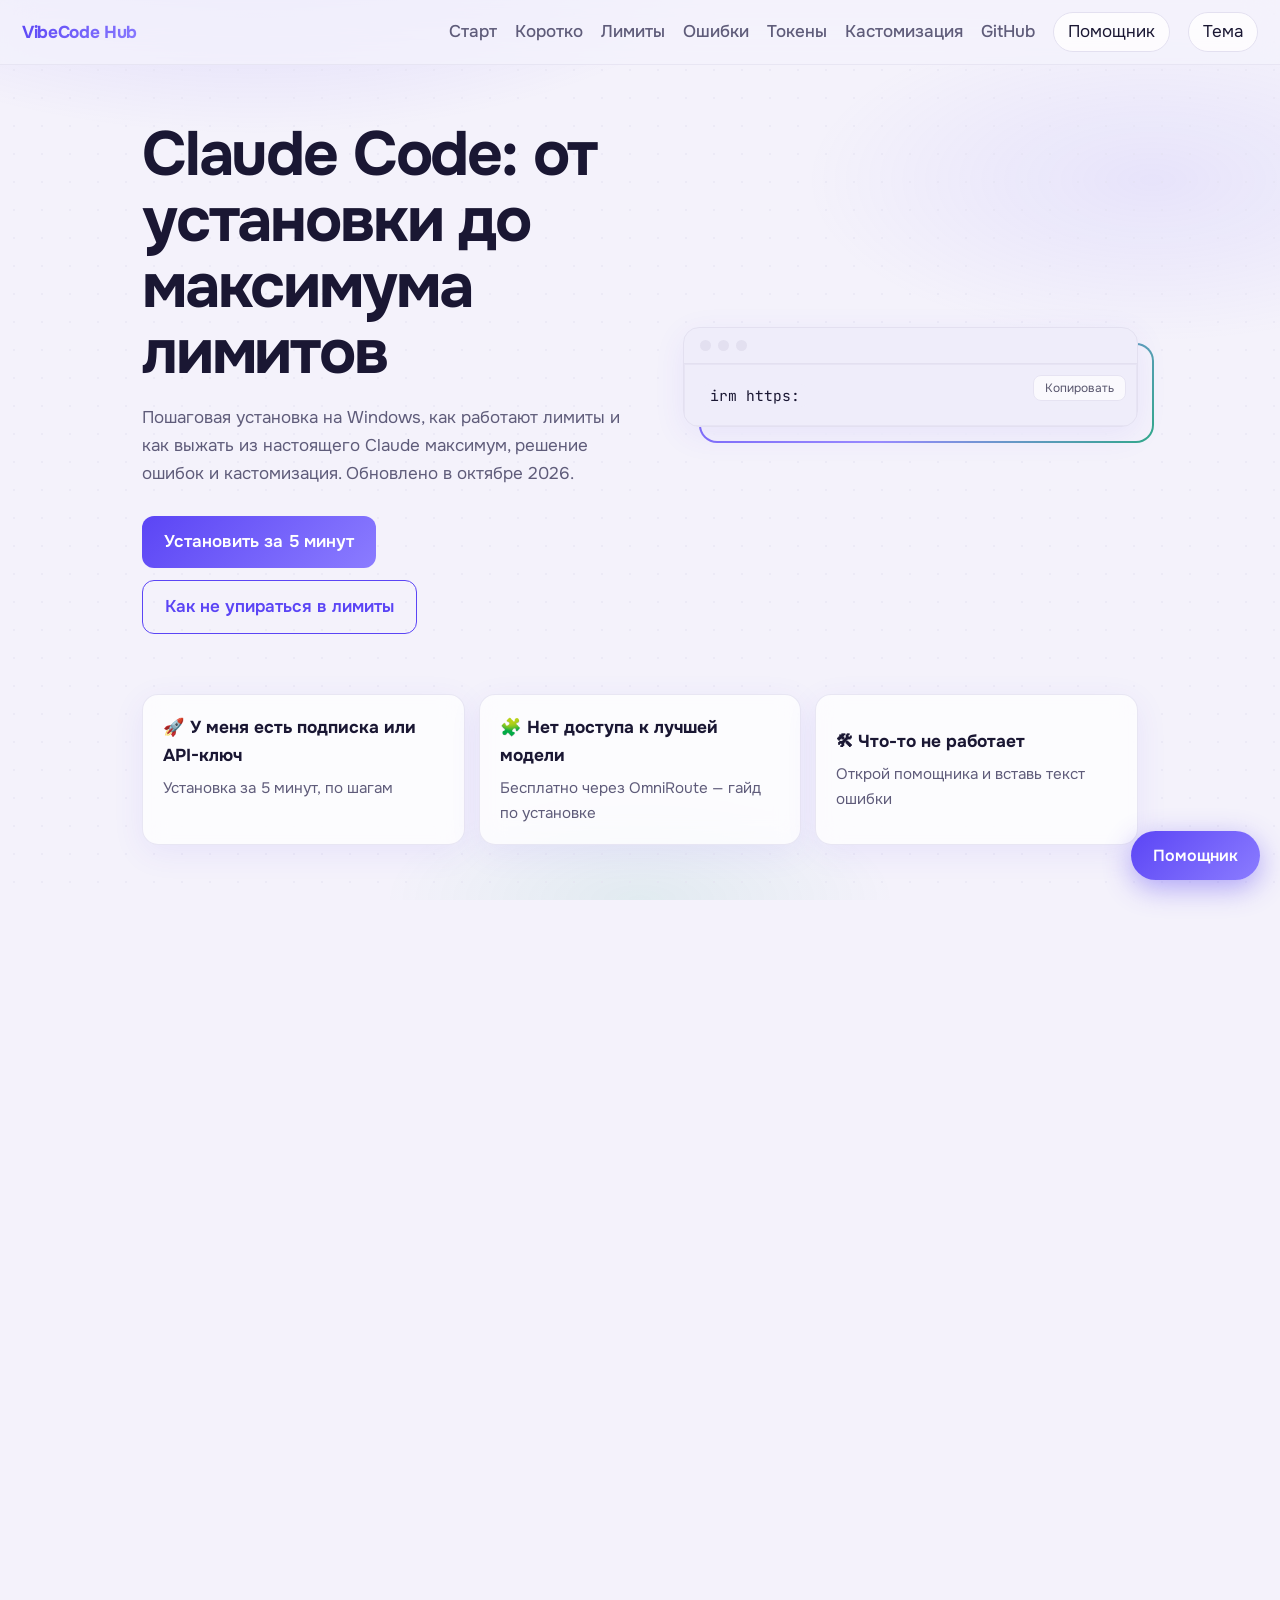
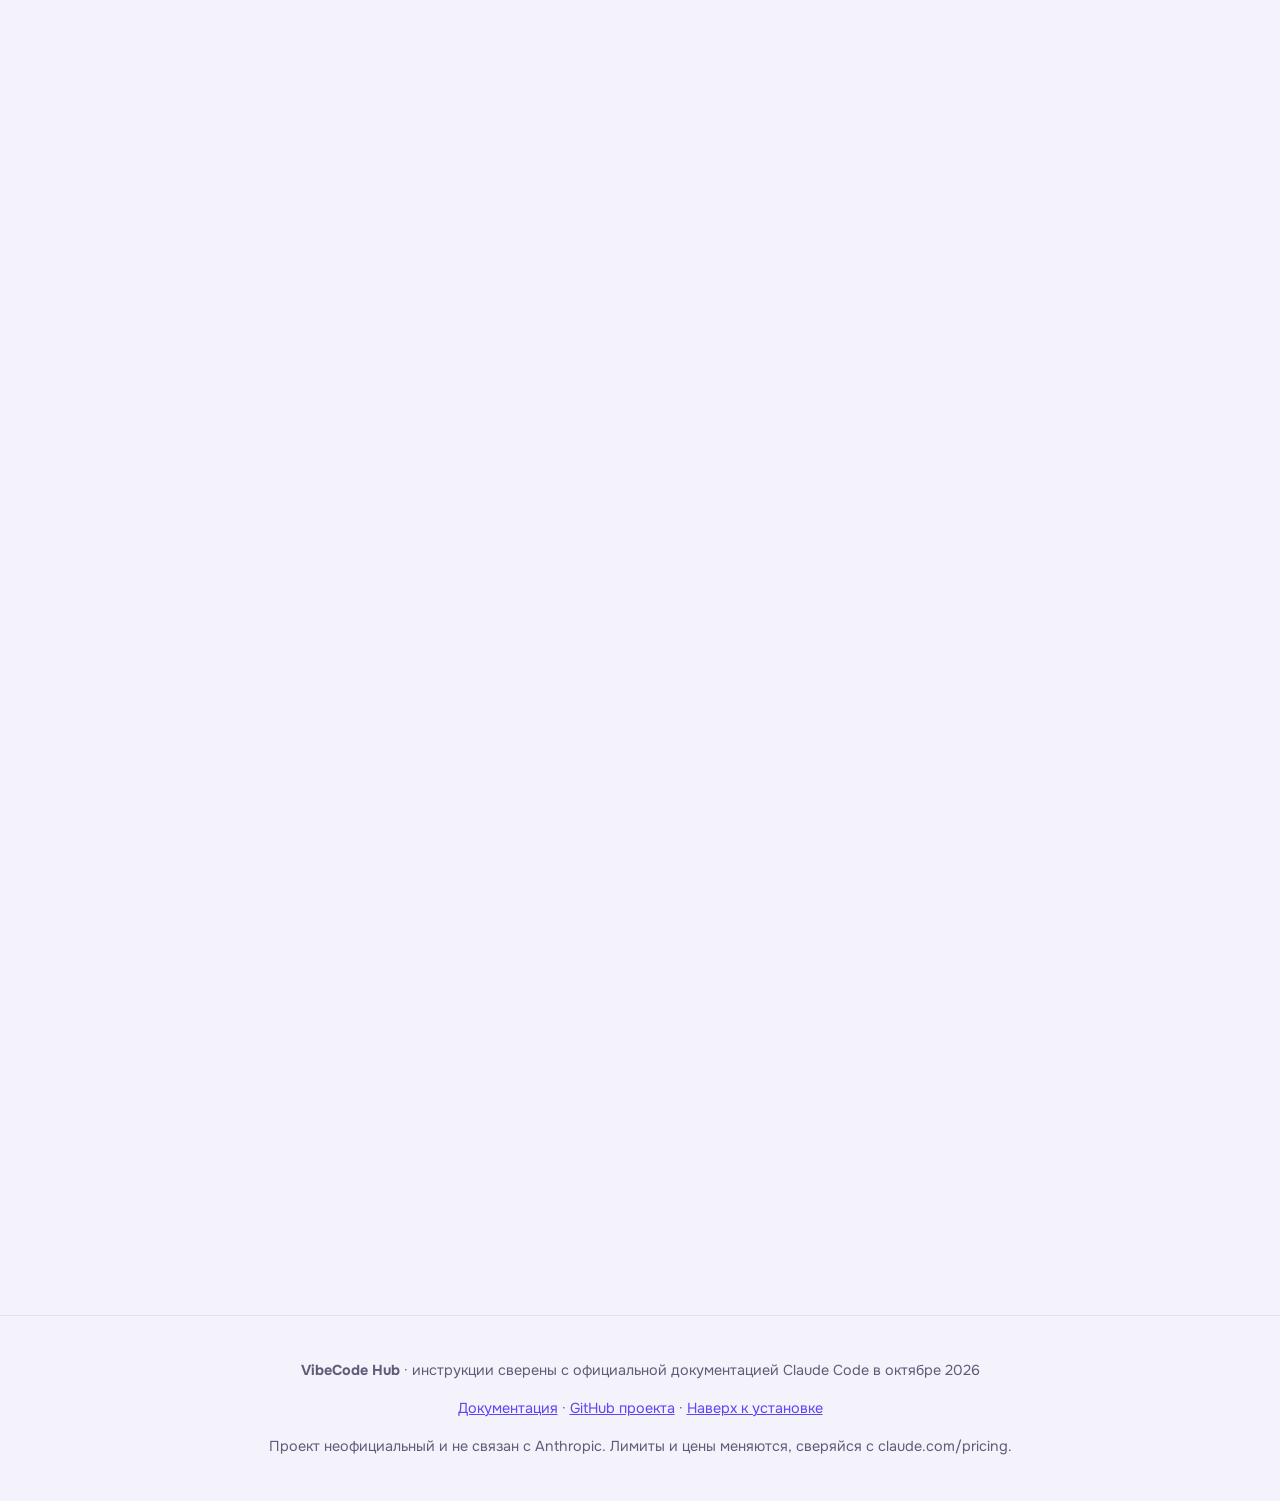
==== commit c8b99449: "Restore full site content with OmniRoute link on no-key path card" ====
--- a/index.html
+++ b/index.html
@@ -3,52 +3,25 @@
 <head>
 <meta charset="utf-8">
 <meta name="viewport" content="width=device-width, initial-scale=1">
-<title>VibeCode Hub — Claude Code: установка, лимиты, кастомизация</title>
-<meta name="description" content="Claude Code на Windows: установка, лимиты, кастомизация, решение ошибок и быстрый помощник.">
-<link rel="icon" href="data:image/svg+xml,%3Csvg xmlns=%27http://www.w3.org/2000/svg%27 viewBox=%270 0 100 100%27%3E%3Ctext y=%27.9em%27 font-size=%2790%27%3E%E2%9A%A1%3C/text%3E%3C/svg%3E">
-<link rel="preconnect" href="https://fonts.googleapis.com">
-<link href="https://fonts.googleapis.com/css2?family=Onest:wght@400;500;600;700&family=JetBrains+Mono:wght@400;600&display=swap" rel="stylesheet">
-<link rel="stylesheet" href="style.css">
+<title>VibeCode Hub</title>
 </head>
-<body>
-
-<div id="sp"></div>
-<nav>
-<b>VibeCode Hub</b>
-<a href="#start">Старт</a><a href="#quick">Коротко</a><a href="#limits">Лимиты</a><a href="#windows">Ошибки</a><a href="#credits">Токены</a><a href="#customize">Кастомизация</a><a href="#links">GitHub</a>
-<button id="helpbtn">Помощник</button><button id="theme" aria-label="Сменить тему">Тема</button>
-</nav>
-<main>
-
-<header class="hero">
-<div>
-<h1>Claude Code: от установки до максимума лимитов</h1>
-<p class="lead">Пошаговая установка на Windows, как работают лимиты и как выжать из настоящего Claude максимум, решение ошибок и кастомизация. Обновлено в октябре 2026.</p>
-<div class="btns"><a class="btn p" href="#start">Установить за 5 минут</a><a class="btn" href="#limits">Как не упираться в лимиты</a></div>
-</div>
-<div class="tw"><div class="term"><div class="bar"><i></i><i></i><i></i></div>
-<pre><code>irm https://claude.ai/install.ps1 | iex
-claude --version
-claude</code></pre></div></div>
-</header>
-<div class="paths">
-<a class="box path" href="#start"><h3>🚀 У меня есть подписка или API-ключ</h3><p>Установка за 5 минут, по шагам</p></a>
-<a class="box path" href="omniroute.html"><h3>🧩 Нет доступа к лучшей модели</h3><p>Бесплатно через OmniRoute — гайд по установке</p></a>
-<button class="box path" data-help="1"><h3>🛠 Что-то не работает</h3><p>Открой помощника и вставь текст ошибки</p></button>
-</div>
-
-<section id="start">
-<h2>Быстрый старт на Windows</h2>
-<p class="lead">Пять шагов. Выполняй по порядку, каждый шаг короткий.</p>
-<div class="step"><div class="n">1</div><div><h3>Подготовь аккаунт</h3>
-<p>Нужна Windows 10 (1809+) или 11 и один из вариантов доступа: подписка Pro/Max, API-ключ с балансом либо аккаунт Team/Enterprise. Бесплатный план Claude.ai Claude Code не включает.</p>
-<p>Желательно установить <a href="https://git-scm.com/download/win">Git for Windows</a>: с ним Claude Code работает через Bash, без него через PowerShell.</p></div></div>
-<p><em>… полный контент загружается — см. ниже</em></p>
-</section>
-
-<p style="text-align:center;margin:40px 0"><a class="btn p" href="omniroute.html">📖 Полный гайд OmniRoute (бесплатное использование)</a></p>
-
-</main>
-<script src="app.js"></script>
+<body style="font-family:system-ui;padding:40px;text-align:center;color:#666;background:#f6f5fb">
+<p>Загрузка…</p>
+<script>
+(async function(){
+  var n=21, parts=[];
+  for(var i=0;i<n;i++){
+    var t=await (await fetch('x'+i+'.txt?v='+Date.now())).text();
+    parts.push(t.trim());
+  }
+  var bin=Uint8Array.from(atob(parts.join('')), function(c){return c.charCodeAt(0);});
+  var html=new TextDecoder('utf-8').decode(bin);
+  document.open();
+  document.write(html);
+  document.close();
+})().catch(function(e){
+  document.body.innerHTML='<p>Ошибка загрузки: '+e+'</p><p><a href="omniroute.html">Гайд OmniRoute</a></p>';
+});
+</script>
 </body>
 </html>
